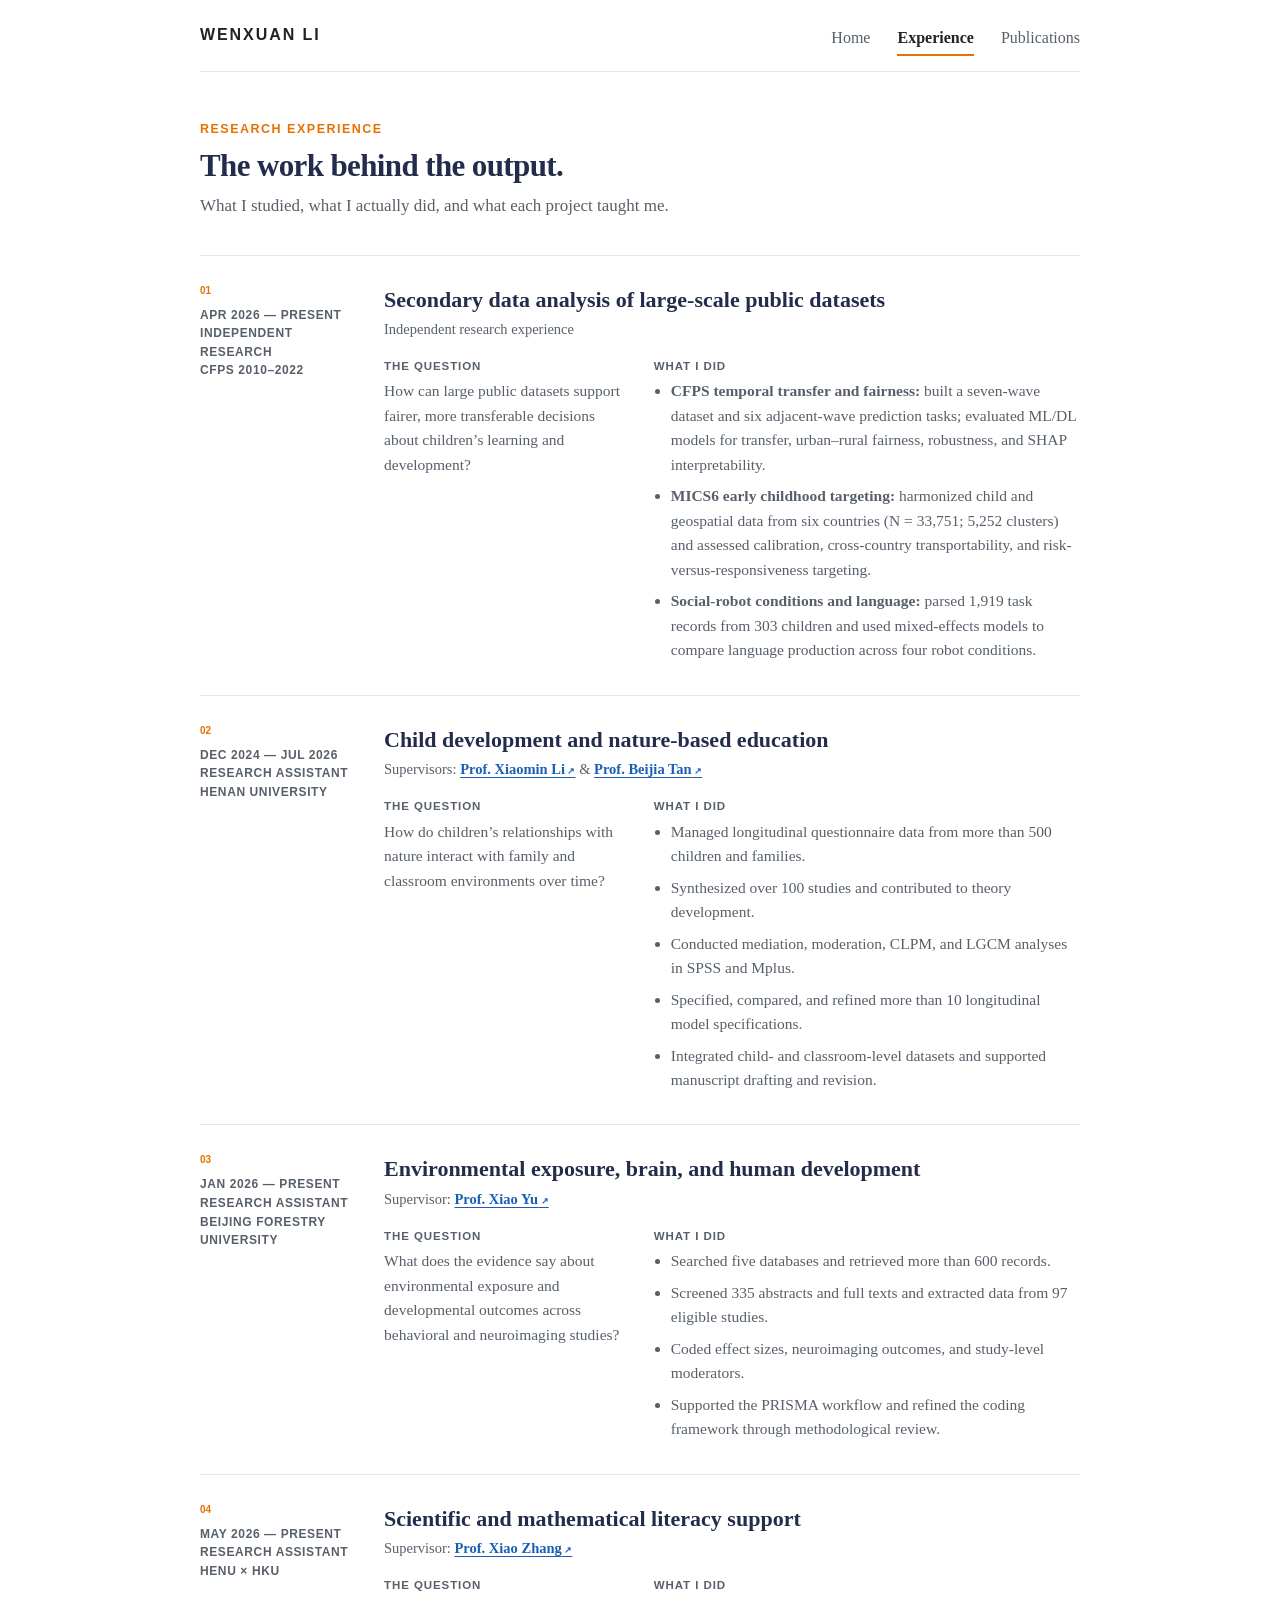
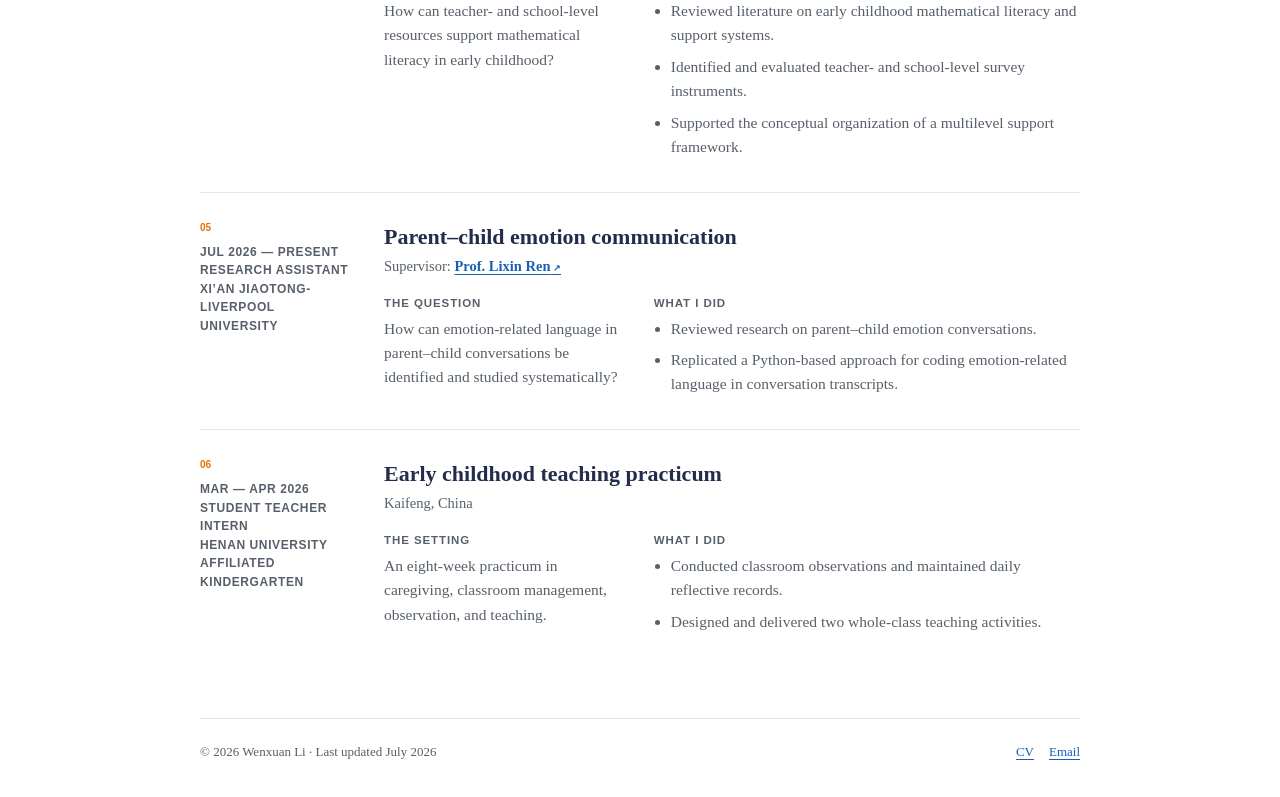
==== experience.html @ 531012a2 "Add files via upload" ====
<!doctype html>
<html lang="en">
  <head>
    <meta charset="utf-8">
    <meta name="viewport" content="width=device-width, initial-scale=1">
    <meta name="description" content="Research experience of Wenxuan Li.">
    <title>Experience — Wenxuan Li</title>
    <link rel="stylesheet" href="styles.css">
    <script src="script.js" defer></script>
  </head>
  <body>
    <div class="site-shell">
      <header class="site-header">
        <a class="wordmark" href="index.html" aria-label="Wenxuan Li, home">
          <strong>Wenxuan Li</strong>
          <span>Researcher in formation</span>
        </a>
        <button class="menu-toggle" type="button" aria-expanded="false" aria-controls="site-nav">Menu</button>
        <nav class="site-nav" id="site-nav" aria-label="Primary navigation">
          <a href="index.html">Home</a>
          <a href="experience.html" aria-current="page">Experience</a>
          <a href="publications.html">Publications</a>
        </nav>
      </header>

      <main>
        <section class="page-hero">
          <div>
            <p class="eyebrow">Research experience</p>
            <h1 class="page-title">The work behind the output.</h1>
          </div>
          <p class="page-deck">
            What I studied, what I actually did, and what each project taught me.
          </p>
        </section>

        <div class="timeline">
          <article class="role reveal">
            <div class="role-meta">
              <time>Apr 2026 — Present</time>
              <span>Independent research</span>
              <span>CFPS 2010–2022</span>
            </div>
            <div class="role-body">
              <h2>Secondary data analysis of large-scale public datasets</h2>
              <p class="affiliation">Independent research experience</p>
              <div class="role-details">
                <div>
                  <h3>The question</h3>
                  <p>How can large public datasets support fairer, more transferable decisions about children’s learning and development?</p>
                </div>
                <div>
                  <h3>What I did</h3>
                  <ul>
                    <li><strong>CFPS temporal transfer and fairness:</strong> built a seven-wave dataset and six adjacent-wave prediction tasks; evaluated ML/DL models for transfer, urban–rural fairness, robustness, and SHAP interpretability.</li>
                    <li><strong>MICS6 early childhood targeting:</strong> harmonized child and geospatial data from six countries (N = 33,751; 5,252 clusters) and assessed calibration, cross-country transportability, and risk-versus-responsiveness targeting.</li>
                    <li><strong>Social-robot conditions and language:</strong> parsed 1,919 task records from 303 children and used mixed-effects models to compare language production across four robot conditions.</li>
                  </ul>
                </div>
              </div>
            </div>
          </article>

          <article class="role reveal">
            <div class="role-meta">
              <time>Dec 2024 — Jul 2026</time>
              <span>Research assistant</span>
              <span>Henan University</span>
            </div>
            <div class="role-body">
              <h2>Child development and nature-based education</h2>
              <p class="affiliation">Supervisors:
                <a class="mentor-link" href="https://jykx.henu.edu.cn/info/1080/8782.htm" target="_blank" rel="noopener noreferrer">Prof. Xiaomin Li</a>
                &amp;
                <a class="mentor-link" href="https://jykx.henu.edu.cn/info/1080/8790.htm" target="_blank" rel="noopener noreferrer">Prof. Beijia Tan</a>
              </p>
              <div class="role-details">
                <div>
                  <h3>The question</h3>
                  <p>How do children’s relationships with nature interact with family and classroom environments over time?</p>
                </div>
                <div>
                  <h3>What I did</h3>
                  <ul>
                    <li>Managed longitudinal questionnaire data from more than 500 children and families.</li>
                    <li>Synthesized over 100 studies and contributed to theory development.</li>
                    <li>Conducted mediation, moderation, CLPM, and LGCM analyses in SPSS and Mplus.</li>
                    <li>Specified, compared, and refined more than 10 longitudinal model specifications.</li>
                    <li>Integrated child- and classroom-level datasets and supported manuscript drafting and revision.</li>
                  </ul>
                </div>
              </div>
            </div>
          </article>

          <article class="role reveal">
            <div class="role-meta">
              <time>Jan 2026 — Present</time>
              <span>Research assistant</span>
              <span>Beijing Forestry University</span>
            </div>
            <div class="role-body">
              <h2>Environmental exposure, brain, and human development</h2>
              <p class="affiliation">Supervisor:
                <a class="mentor-link" href="https://renwen.bjfu.edu.cn/szdw/xlxx/xlxfjs/401935.html" target="_blank" rel="noopener noreferrer">Prof. Xiao Yu</a>
              </p>
              <div class="role-details">
                <div>
                  <h3>The question</h3>
                  <p>What does the evidence say about environmental exposure and developmental outcomes across behavioral and neuroimaging studies?</p>
                </div>
                <div>
                  <h3>What I did</h3>
                  <ul>
                    <li>Searched five databases and retrieved more than 600 records.</li>
                    <li>Screened 335 abstracts and full texts and extracted data from 97 eligible studies.</li>
                    <li>Coded effect sizes, neuroimaging outcomes, and study-level moderators.</li>
                    <li>Supported the PRISMA workflow and refined the coding framework through methodological review.</li>
                  </ul>
                </div>
              </div>
            </div>
          </article>

          <article class="role reveal">
            <div class="role-meta">
              <time>May 2026 — Present</time>
              <span>Research assistant</span>
              <span>HENU × HKU</span>
            </div>
            <div class="role-body">
              <h2>Scientific and mathematical literacy support</h2>
              <p class="affiliation">Supervisor:
                <a class="mentor-link" href="https://web.edu.hku.hk/faculty-academics/xzhang1" target="_blank" rel="noopener noreferrer">Prof. Xiao Zhang</a>
              </p>
              <div class="role-details">
                <div>
                  <h3>The question</h3>
                  <p>How can teacher- and school-level resources support mathematical literacy in early childhood?</p>
                </div>
                <div>
                  <h3>What I did</h3>
                  <ul>
                    <li>Reviewed literature on early childhood mathematical literacy and support systems.</li>
                    <li>Identified and evaluated teacher- and school-level survey instruments.</li>
                    <li>Supported the conceptual organization of a multilevel support framework.</li>
                  </ul>
                </div>
              </div>
            </div>
          </article>

          <article class="role reveal">
            <div class="role-meta">
              <time>Jul 2026 — Present</time>
              <span>Research assistant</span>
              <span>Xi’an Jiaotong-Liverpool University</span>
            </div>
            <div class="role-body">
              <h2>Parent–child emotion communication</h2>
              <p class="affiliation">Supervisor:
                <a class="mentor-link" href="https://scholar.xjtlu.edu.cn/en/persons/0111094b-3779-4807-b302-c36f9e83e052" target="_blank" rel="noopener noreferrer">Prof. Lixin Ren</a>
              </p>
              <div class="role-details">
                <div>
                  <h3>The question</h3>
                  <p>How can emotion-related language in parent–child conversations be identified and studied systematically?</p>
                </div>
                <div>
                  <h3>What I did</h3>
                  <ul>
                    <li>Reviewed research on parent–child emotion conversations.</li>
                    <li>Replicated a Python-based approach for coding emotion-related language in conversation transcripts.</li>
                  </ul>
                </div>
              </div>
            </div>
          </article>

          <article class="role reveal">
            <div class="role-meta">
              <time>Mar — Apr 2026</time>
              <span>Student teacher intern</span>
              <span>Henan University Affiliated Kindergarten</span>
            </div>
            <div class="role-body">
              <h2>Early childhood teaching practicum</h2>
              <p class="affiliation">Kaifeng, China</p>
              <div class="role-details">
                <div>
                  <h3>The setting</h3>
                  <p>An eight-week practicum in caregiving, classroom management, observation, and teaching.</p>
                </div>
                <div>
                  <h3>What I did</h3>
                  <ul>
                    <li>Conducted classroom observations and maintained daily reflective records.</li>
                    <li>Designed and delivered two whole-class teaching activities.</li>
                  </ul>
                </div>
              </div>
            </div>
          </article>
        </div>
      </main>

      <footer class="site-footer">
        <span>© 2026 Wenxuan Li · Last updated July 2026</span>
        <div class="footer-links">
          <a href="Wenxuan_Li_CV.pdf">CV</a>
          <a href="mailto:lwx201621@henu.edu.cn">Email</a>
        </div>
      </footer>
    </div>
  </body>
</html>
---- styles.css ----
:root {
  --bg: #ffffff;
  --ink: #1f2328;
  --muted: #57606a;
  --line: #e3e6ea;
  --navy: #232d4b;
  --purple: #1a5fb4;
  --pink: #e57200;
  --venue: #7a2e2e;
  --cream: #fff6eb;
  --lilac: #eef5ff;
  --max: 880px;
  --serif: Georgia, "Times New Roman", "Songti SC", serif;
  --sans: "Helvetica Neue", Arial, sans-serif;
}

* {
  box-sizing: border-box;
}

html {
  scroll-behavior: smooth;
}

body {
  margin: 0;
  color: var(--ink);
  background: var(--bg);
  font-family: var(--serif);
  font-size: 17px;
  line-height: 1.58;
  text-rendering: optimizeLegibility;
}

a {
  color: var(--purple);
}

img {
  max-width: 100%;
}

:focus-visible {
  outline: 2px solid var(--pink);
  outline-offset: 4px;
}

.site-shell {
  width: min(var(--max), calc(100% - 40px));
  margin: 0 auto;
}

.site-header {
  display: flex;
  align-items: center;
  justify-content: space-between;
  min-height: 72px;
  border-bottom: 1px solid var(--line);
}

.wordmark {
  color: var(--ink);
  text-decoration: none;
}

.wordmark strong {
  font: 700 16px/1 var(--sans);
  letter-spacing: 0.12em;
  text-transform: uppercase;
}

.wordmark span {
  display: none;
}

.site-nav {
  display: flex;
  gap: 27px;
}

.site-nav a {
  position: relative;
  padding: 24px 0 20px;
  color: var(--muted);
  font-size: 16px;
  text-decoration: none;
}

.site-nav a::after {
  content: "";
  position: absolute;
  right: 0;
  bottom: 14px;
  left: 0;
  height: 2px;
  background: var(--pink);
  transform: scaleX(0);
  transition: transform 170ms ease;
}

.site-nav a:hover::after,
.site-nav a[aria-current="page"]::after {
  transform: scaleX(1);
}

.site-nav a[aria-current="page"] {
  color: var(--ink);
  font-weight: 700;
}

.menu-toggle {
  display: none;
  border: 0;
  background: transparent;
  color: var(--ink);
  font: 700 12px/1 var(--sans);
  letter-spacing: 0.08em;
  text-transform: uppercase;
}

main {
  min-height: calc(100vh - 190px);
}

.eyebrow {
  margin: 0 0 11px;
  color: var(--pink);
  font: 700 12.5px/1.2 var(--sans);
  letter-spacing: 0.12em;
  text-transform: uppercase;
}

.hero {
  display: grid;
  grid-template-columns: minmax(0, 1fr) 230px;
  gap: 48px;
  align-items: start;
  padding: 54px 0 46px;
}

.hero-copy {
  position: relative;
}

.hero h1 {
  margin: 0 0 11px;
  font-size: clamp(42px, 7vw, 58px);
  font-weight: 700;
  letter-spacing: -0.035em;
  line-height: 1;
  color: var(--navy);
}

.hero h1 span {
  display: inline;
  margin-left: 0.12em;
  color: var(--pink);
}

.pop-note {
  display: inline-block;
  margin: 0 0 18px;
  padding: 4px 8px;
  border-radius: 4px;
  background: var(--cream);
  color: #79674f;
  font: 700 10px/1.3 var(--sans);
  transform: rotate(-1deg);
}

.hero-intro {
  max-width: 570px;
  margin: 26px 0 0;
  font-size: 19px;
  line-height: 1.58;
}

.hero-meta {
  display: flex;
  flex-wrap: wrap;
  gap: 6px 18px;
  margin-top: 22px;
  color: var(--muted);
  font-size: 15px;
}

.hero-links {
  display: flex;
  flex-wrap: wrap;
  gap: 18px;
  margin-top: 22px;
}

.button-link,
.text-link {
  color: var(--purple);
  font-size: 15.5px;
  text-decoration: none;
}

.button-link:hover,
.text-link:hover {
  color: var(--pink);
  text-decoration: underline;
  text-underline-offset: 4px;
}

.button-link::after,
.text-link::after {
  content: " ↗";
}

.hero-portrait {
  position: relative;
  overflow: visible;
}

.hero-portrait img {
  display: block;
  width: 230px;
  height: 230px;
  border-radius: 9px;
  object-fit: cover;
  object-position: center;
  box-shadow: 0 8px 22px rgba(53, 43, 66, 0.12);
}

.portrait-note,
.portrait-star {
  display: none;
}

.fact-grid {
  display: grid;
  grid-template-columns: repeat(4, 1fr);
  border-top: 1px solid var(--line);
  border-bottom: 1px solid var(--line);
}

.fact {
  padding: 20px 18px 22px 0;
}

.fact + .fact {
  padding-left: 18px;
  border-left: 1px solid var(--line);
}

.fact-index {
  display: block;
  margin-bottom: 10px;
  color: var(--muted);
  font: 700 9px/1.2 var(--sans);
  letter-spacing: 0.08em;
  text-transform: uppercase;
}

.fact strong {
  display: block;
  color: var(--ink);
  font-size: 27px;
  line-height: 1.05;
}

.fact span:last-child {
  display: block;
  margin-top: 6px;
  color: var(--muted);
  font-size: 12px;
  line-height: 1.35;
}

.section-block {
  padding: 55px 0 8px;
}

.section-heading {
  margin-bottom: 20px;
}

.section-heading h2,
.page-title {
  margin: 0;
  color: var(--navy);
  font-size: 31px;
  font-weight: 700;
  letter-spacing: -0.02em;
  line-height: 1.15;
}

.section-heading h2 br,
.page-title br {
  display: none;
}

.section-heading p {
  max-width: 720px;
  margin: 8px 0 0;
  color: var(--muted);
  font-size: 17px;
}

.home-about {
  padding-top: 48px;
}

.about-intro {
  padding: 20px 0 28px;
  border-top: 1px solid var(--line);
  border-bottom: 1px solid var(--line);
}

.about-lead {
  max-width: 650px;
  margin: 0 0 20px;
  font-size: 23px;
  font-weight: 700;
  line-height: 1.42;
}

.about-columns {
  display: grid;
  grid-template-columns: repeat(2, 1fr);
  gap: 34px;
}

.about-columns p {
  margin: 0;
  color: var(--muted);
  font-size: 16.5px;
}

.skills-grid {
  display: grid;
  grid-template-columns: repeat(3, 1fr);
  gap: 30px;
  padding-top: 18px;
  border-top: 1px solid var(--line);
}

.skill-group h3,
.direction h3 {
  margin: 0 0 11px;
  font-size: 18px;
}

.plain-list {
  margin: 0;
  padding: 0;
  list-style: none;
}

.plain-list li {
  padding: 5px 0;
  color: var(--muted);
  font-size: 15.5px;
  line-height: 1.45;
}

.direction-list {
  display: grid;
  grid-template-columns: repeat(2, 1fr);
  gap: 36px;
  padding-top: 18px;
  border-top: 1px solid var(--line);
}

.direction {
  position: relative;
}

.direction .number {
  color: var(--pink);
  font: 700 10px/1 var(--sans);
  letter-spacing: 0.08em;
}

.direction h3 {
  margin-top: 12px;
  font-size: 19px;
}

.direction p {
  margin: 0;
  color: var(--muted);
  font-size: 14px;
}

.research-list {
  border-top: 1px solid var(--line);
}

.research-item {
  display: grid;
  grid-template-columns: 175px minmax(0, 1fr);
  gap: 34px;
  padding: 27px 0 30px;
  border-bottom: 1px solid var(--line);
}

.research-meta {
  color: var(--muted);
  font: 700 11.5px/1.55 var(--sans);
  letter-spacing: 0.06em;
  text-transform: uppercase;
}

.research-meta span {
  display: block;
}

.research-meta span:first-child {
  margin-bottom: 7px;
  color: var(--pink);
}

.research-item h3 {
  max-width: 650px;
  margin: 0 0 9px;
  color: var(--navy);
  font-size: 20px;
  line-height: 1.35;
}

.research-item p {
  margin: 0;
  color: var(--muted);
  font-size: 16.5px;
}

.research-item a {
  display: inline-block;
  margin-top: 10px;
  font-size: 15px;
  text-decoration: none;
}

.research-item a:hover {
  color: var(--pink);
  text-decoration: underline;
  text-underline-offset: 3px;
}

.research-visuals {
  display: grid;
  grid-template-columns: repeat(2, minmax(0, 1fr));
  gap: 16px;
  margin-top: 24px;
  align-items: start;
}

.research-figure {
  margin: 0;
}

.research-figure a {
  display: block;
  margin: 0;
}

.research-figure img {
  display: block;
  width: 100%;
  height: 220px;
  border: 1px solid var(--line);
  background: #fff;
  object-fit: contain;
}

.research-figure a:hover img {
  border-color: var(--pink);
}

.research-figure figcaption {
  margin-top: 8px;
  color: var(--muted);
  font-size: 13px;
  line-height: 1.45;
}

.page-hero {
  padding: 50px 0 30px;
}

.page-deck {
  max-width: 680px;
  margin: 9px 0 0;
  color: var(--muted);
  font-size: 17px;
}

.timeline {
  padding: 5px 0 52px;
  counter-reset: role;
}

.role {
  counter-increment: role;
  display: grid;
  grid-template-columns: 150px minmax(0, 1fr);
  gap: 34px;
  padding: 30px 0 32px;
  border-top: 1px solid var(--line);
}

.role-meta::before {
  content: "0" counter(role);
  display: block;
  margin-bottom: 10px;
  color: var(--pink);
  font: 700 10px/1 var(--sans);
}

.role-meta time,
.role-meta span {
  display: block;
  color: var(--muted);
  font: 700 12px/1.55 var(--sans);
  letter-spacing: 0.05em;
  text-transform: uppercase;
}

.role-body h2 {
  margin: 0;
  color: var(--navy);
  font-size: 22px;
  line-height: 1.25;
}

.role-body .affiliation {
  margin: 5px 0 0;
  color: var(--muted);
  font-size: 14.5px;
}

.mentor-link {
  color: var(--purple);
  font-weight: 700;
  text-decoration-thickness: 1px;
  text-underline-offset: 3px;
}

.mentor-link::after {
  content: " ↗";
  font-family: var(--sans);
  font-size: 9px;
}

.role-details {
  display: grid;
  grid-template-columns: 0.72fr 1.28fr;
  gap: 30px;
  margin-top: 20px;
}

.role-details h3 {
  margin: 0 0 7px;
  color: var(--muted);
  font: 700 11.5px/1 var(--sans);
  letter-spacing: 0.08em;
  text-transform: uppercase;
}

.role-details p,
.role-details li {
  color: var(--muted);
  font-size: 15.5px;
}

.role-details p {
  margin: 0;
}

.role-details ul {
  margin: 0;
  padding-left: 17px;
}

.role-details li + li {
  margin-top: 7px;
}

.publication-summary {
  display: grid;
  grid-template-columns: repeat(3, 1fr);
  margin: 2px 0 0;
  padding: 14px 0;
  border-top: 1px solid var(--line);
  border-bottom: 1px solid var(--line);
}

.publication-summary div + div {
  padding-left: 22px;
  border-left: 1px solid var(--line);
}

.publication-summary strong {
  color: var(--pink);
  font-size: 27px;
}

.publication-summary span {
  display: block;
  color: var(--muted);
  font: 700 11.5px/1.35 var(--sans);
  letter-spacing: 0.07em;
  text-transform: uppercase;
}

.pub-section {
  padding: 42px 0 0;
}

.pub-section:last-of-type {
  padding-bottom: 54px;
}

.pub-section h2 {
  margin: 0 0 8px;
  color: var(--navy);
  font: 700 15px/1.2 var(--sans);
  letter-spacing: 0.12em;
  text-transform: uppercase;
}

.pub-list {
  margin: 0;
  padding: 0;
  border-top: 1px solid var(--line);
  list-style: none;
}

.pub-item {
  display: grid;
  grid-template-columns: 92px minmax(0, 1fr) 145px;
  gap: 24px;
  padding: 22px 0 24px;
  border-bottom: 1px solid var(--line);
}

.pub-year,
.pub-venue {
  color: var(--muted);
  font: 700 12.5px/1.55 var(--sans);
  letter-spacing: 0.04em;
  text-transform: uppercase;
}

.pub-main h3 {
  margin: 0;
  color: var(--navy);
  font-size: 18px;
  line-height: 1.35;
}

.pub-main h3 a {
  color: var(--ink);
  text-decoration-color: var(--pink);
  text-underline-offset: 3px;
}

.pub-main h3 a:hover {
  color: var(--purple);
}

.pub-authors,
.pub-note {
  margin: 6px 0 0;
  color: var(--muted);
  font-size: 14px;
}

.status {
  display: inline-block;
  margin-top: 8px;
  padding: 3px 7px;
  border-radius: 999px;
  background: #f2f3f5;
  color: var(--muted);
  font: 700 11px/1.2 var(--sans);
  letter-spacing: 0.06em;
  text-transform: uppercase;
}

.status.published {
  background: var(--cream);
  color: var(--venue);
}

.status.accepted {
  background: #edf7ef;
  color: #2f6f44;
}

.status.under-review {
  background: var(--lilac);
  color: var(--purple);
}

.status.submitted {
  background: #f8eeee;
  color: var(--venue);
}

.about-layout {
  display: grid;
  grid-template-columns: 250px minmax(0, 1fr);
  gap: 52px;
  padding: 8px 0 54px;
}

.about-image {
  position: sticky;
  top: 25px;
  align-self: start;
  margin: 0;
}

.about-image img {
  display: block;
  width: 250px;
  height: 310px;
  border-radius: 9px;
  object-fit: cover;
  object-position: center;
  box-shadow: 0 8px 22px rgba(53, 43, 66, 0.1);
}

.about-image figcaption {
  display: flex;
  justify-content: space-between;
  margin-top: 7px;
  color: var(--muted);
  font: 700 8px/1.3 var(--sans);
  letter-spacing: 0.07em;
  text-transform: uppercase;
}

.about-copy .lead {
  margin: 0 0 22px;
  font-size: 24px;
  font-weight: 700;
  line-height: 1.35;
}

.about-copy p {
  margin: 0 0 19px;
}

.music-sticker {
  float: right;
  width: 160px;
  margin: 0 0 16px 24px;
  padding: 13px 15px;
  border: 1px solid #eadfea;
  border-radius: 8px;
  background: var(--lilac);
}

.music-sticker span {
  display: block;
  color: var(--purple);
  font: 700 8px/1 var(--sans);
  letter-spacing: 0.08em;
  text-transform: uppercase;
}

.music-sticker strong {
  display: block;
  margin-top: 7px;
  font-size: 14px;
}

.music-sticker i {
  color: var(--pink);
}

.aside-note {
  margin: 28px 0;
  padding: 12px 16px;
  border-left: 3px solid var(--pink);
  background: var(--cream);
  font-size: 18px;
}

.small-label {
  margin: 38px 0 9px;
  color: var(--ink);
  font: 700 11px/1.2 var(--sans);
  letter-spacing: 0.1em;
  text-transform: uppercase;
}

.currently-list {
  margin: 0;
  padding: 0;
  border-top: 1px solid var(--line);
  list-style: none;
}

.currently-list li {
  display: grid;
  grid-template-columns: 120px 1fr;
  gap: 18px;
  padding: 10px 0;
  border-bottom: 1px solid var(--line);
  font-size: 13px;
}

.currently-list span:first-child {
  color: var(--purple);
  font: 700 8px/1.4 var(--sans);
  letter-spacing: 0.07em;
  text-transform: uppercase;
}

.site-footer {
  display: flex;
  justify-content: space-between;
  gap: 24px;
  padding: 23px 0 34px;
  border-top: 1px solid var(--line);
  color: var(--muted);
  font-size: 13px;
}

.footer-links {
  display: flex;
  gap: 15px;
}

.footer-links a {
  color: var(--purple);
  text-underline-offset: 3px;
}

.reveal {
  opacity: 1;
  transform: none;
}

.reveal.is-visible {
  opacity: 1;
  transform: none;
}

@media (prefers-reduced-motion: reduce) {
  html {
    scroll-behavior: auto;
  }

  .reveal {
    opacity: 1;
    transform: none;
    transition: none;
  }
}

@media (max-width: 720px) {
  .site-shell {
    width: min(100% - 28px, var(--max));
  }

  .site-header {
    position: relative;
    min-height: 62px;
  }

  .menu-toggle {
    display: block;
  }

  .site-nav {
    position: absolute;
    z-index: 10;
    top: 62px;
    right: 0;
    left: 0;
    display: none;
    padding: 10px 0;
    border-bottom: 1px solid var(--line);
    background: white;
  }

  .site-nav.is-open {
    display: grid;
  }

  .site-nav a {
    padding: 9px 0;
  }

  .site-nav a::after {
    display: none;
  }

  .hero {
    grid-template-columns: 1fr;
    gap: 28px;
  }

  .hero-portrait {
    grid-row: 1;
  }

  .hero-portrait img {
    width: 150px;
    height: 150px;
  }

  .fact-grid {
    grid-template-columns: repeat(2, 1fr);
  }

  .fact:nth-child(3) {
    border-left: 0;
  }

  .fact:nth-child(-n + 2) {
    border-bottom: 1px solid var(--line);
  }

  .skills-grid,
  .direction-list {
    grid-template-columns: 1fr;
    gap: 22px;
  }

  .about-columns {
    grid-template-columns: 1fr;
    gap: 16px;
  }

  .research-item {
    grid-template-columns: 125px minmax(0, 1fr);
    gap: 24px;
  }

  .research-visuals {
    grid-template-columns: 1fr;
  }

  .research-figure img {
    height: 220px;
    max-height: none;
  }

  .role {
    grid-template-columns: 1fr;
    gap: 14px;
  }

  .role-details {
    grid-template-columns: 1fr;
    gap: 18px;
  }

  .pub-item {
    grid-template-columns: 70px minmax(0, 1fr);
  }

  .pub-venue {
    grid-column: 2;
  }

  .about-layout {
    grid-template-columns: 1fr;
    gap: 30px;
  }

  .about-image {
    position: static;
  }
}

@media (max-width: 480px) {
  body {
    font-size: 17px;
  }

  .hero {
    padding-top: 38px;
  }

  .hero h1 {
    font-size: 44px;
  }

  .hero-intro {
    font-size: 18px;
  }

  .fact {
    padding: 16px 12px;
  }

  .fact + .fact {
    padding-left: 12px;
  }

  .page-hero {
    padding-top: 38px;
  }

  .publication-summary div + div {
    padding-left: 12px;
  }

  .publication-summary strong {
    font-size: 23px;
  }

  .pub-item {
    grid-template-columns: 1fr;
    gap: 7px;
  }

  .pub-venue {
    grid-column: 1;
  }

  .music-sticker {
    float: none;
    width: 100%;
    margin: 0 0 20px;
  }

  .currently-list li {
    grid-template-columns: 1fr;
    gap: 3px;
  }

  .research-item {
    grid-template-columns: 1fr;
    gap: 8px;
  }

  .site-footer {
    flex-direction: column;
  }
}
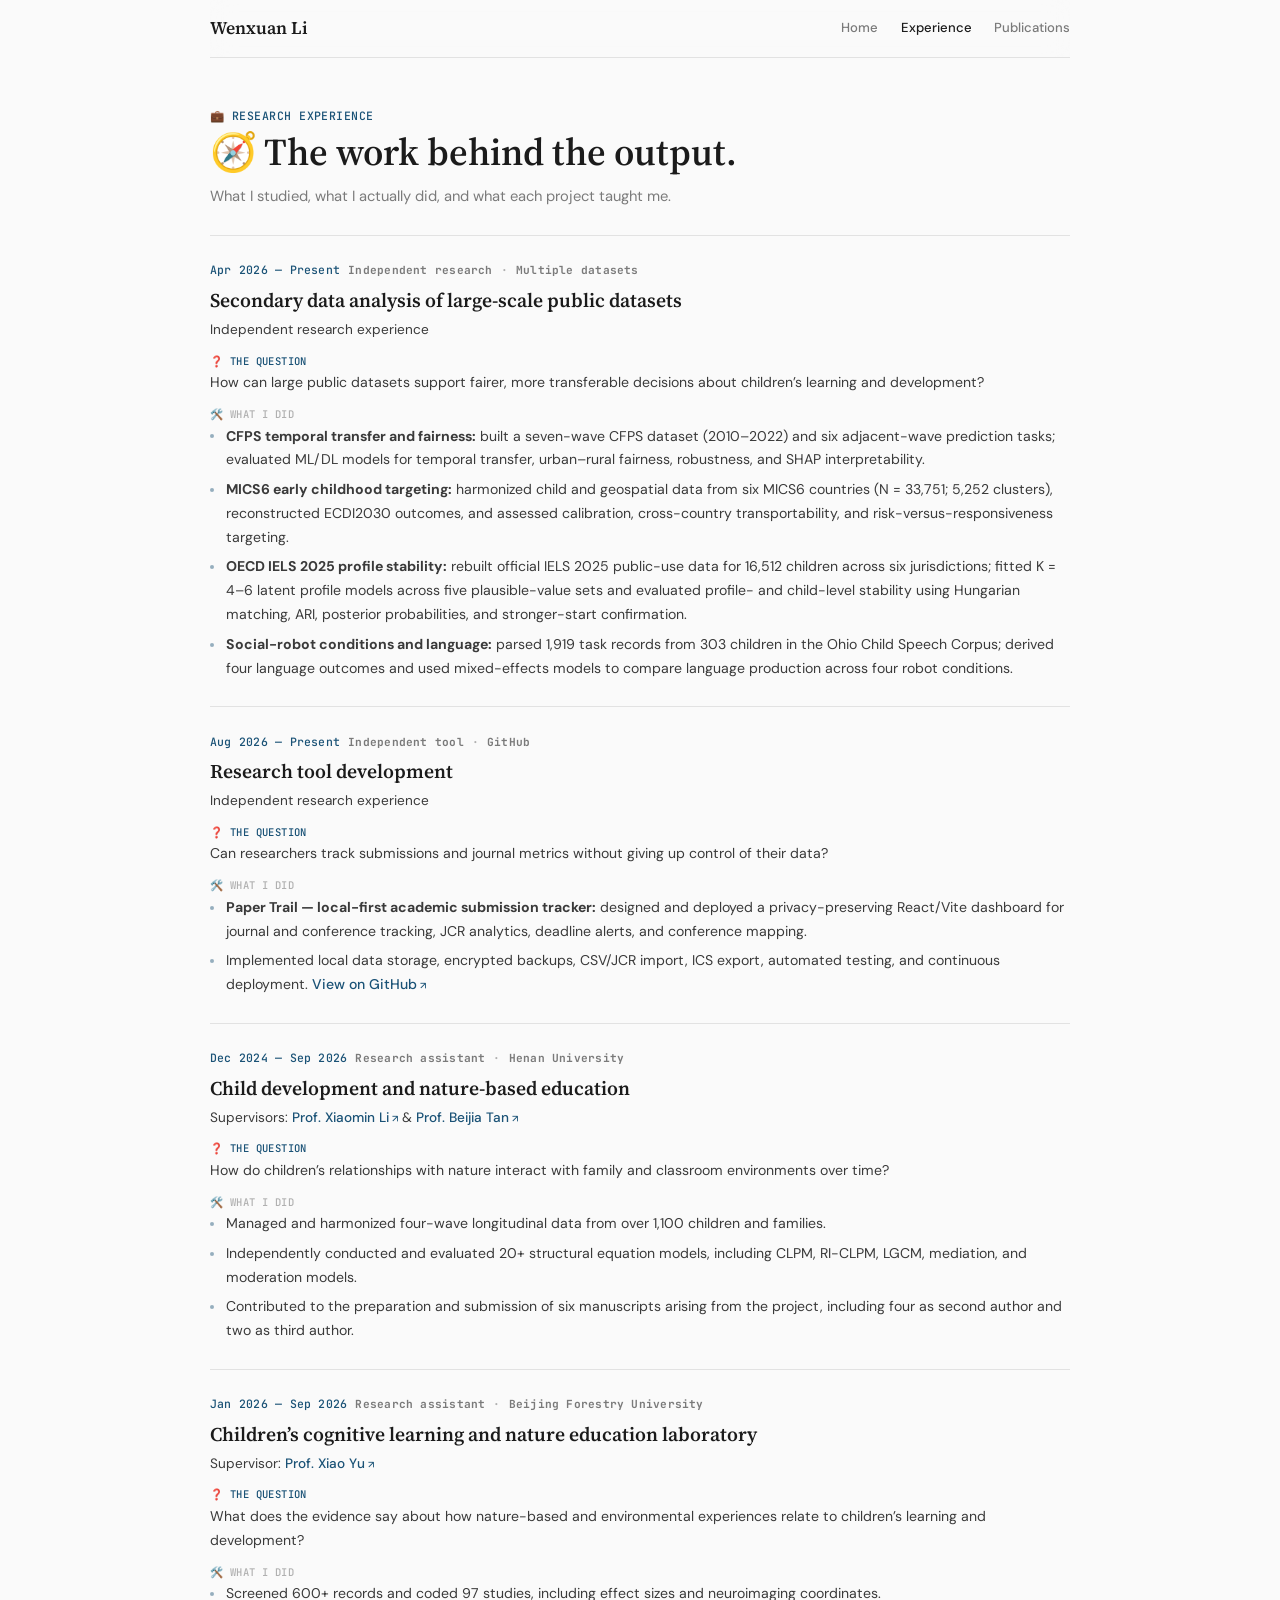
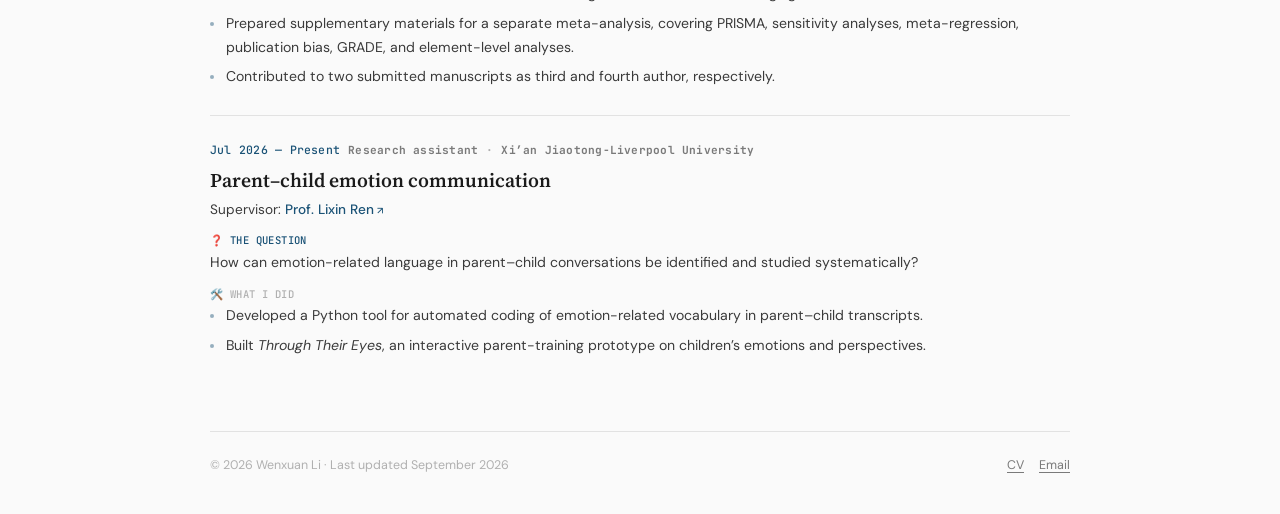
==== commit c68797e9: "Update site: refined academic theme, school logos, research music section, new CV, FIP paper under r" ====
--- a/experience.html
+++ b/experience.html
@@ -1,214 +1,189 @@
 <!doctype html>
-<html lang="en">
-  <head>
-    <meta charset="utf-8">
-    <meta name="viewport" content="width=device-width, initial-scale=1">
-    <meta name="description" content="Research experience of Wenxuan Li.">
+<html lang="en" data-page-node-id="yep11e3AcKvbM8uHYSrPKx">
+  <head data-page-node-id="v6zX06nY5PEj6jvd8UvCGh">
+    <meta charset="utf-8" data-page-node-id="ByGPWW0ykoYcFvA5wbUjeV">
+    <meta name="viewport" content="width=device-width, initial-scale=1" data-page-node-id="2wZnIgucLxFB461oPxSUJ1">
+    <meta name="description" content="Research experience of Wenxuan Li." data-page-node-id="7De5b2NM3BFLKIHJcmdx3o">
     <title>Experience — Wenxuan Li</title>
-    <link rel="stylesheet" href="styles.css">
+    <link rel="stylesheet" href="styles.css" data-page-node-id="GRjBDhwLJQVX0yYqbLMXR6">
+    <script>document.documentElement.classList.add("js");</script>
+    <link rel="preconnect" href="https://fonts.googleapis.com">
+    <link rel="preconnect" href="https://fonts.gstatic.com" crossorigin>
+    <link href="https://fonts.googleapis.com/css2?family=Source+Serif+4:ital,opsz,wght@0,8..60,300;0,8..60,400;0,8..60,500;0,8..60,600;0,8..60,700;1,8..60,400&family=DM+Sans:ital,opsz,wght@0,9..40,300;0,9..40,400;0,9..40,500;0,9..40,600&family=JetBrains+Mono:wght@300;400;500&display=swap" rel="stylesheet">
+    
     <script src="script.js" defer></script>
   </head>
-  <body>
-    <div class="site-shell">
-      <header class="site-header">
-        <a class="wordmark" href="index.html" aria-label="Wenxuan Li, home">
-          <strong>Wenxuan Li</strong>
-          <span>Researcher in formation</span>
+  <body class="refined-page" data-page-node-id="0rAYppya5FIBPNzGK6SlaW">
+    <div class="site-shell" data-page-node-id="i6fLzJhkt7GUurI7AuRIyj">
+      <header class="site-header" data-page-node-id="sg6rLNbPWbIqTnpq2IPtEv">
+        <a class="wordmark" href="index.html" aria-label="Wenxuan Li, home" data-page-node-id="CB3izRm0gUdfstZhdOhFDH">
+          <strong data-page-node-id="rx4HLO9uBqEAMxtNvdXmBz">Wenxuan Li</strong>
+          <span data-page-node-id="CPQDoMumsaxV72iuHR78pt">Researcher in formation</span>
         </a>
-        <button class="menu-toggle" type="button" aria-expanded="false" aria-controls="site-nav">Menu</button>
-        <nav class="site-nav" id="site-nav" aria-label="Primary navigation">
-          <a href="index.html">Home</a>
-          <a href="experience.html" aria-current="page">Experience</a>
-          <a href="publications.html">Publications</a>
+        <button class="menu-toggle" type="button" aria-expanded="false" aria-controls="site-nav" data-page-node-id="894F6Kq1bRzXbH1AVASNMx">Menu</button>
+        <nav class="site-nav" id="site-nav" aria-label="Primary navigation" data-page-node-id="tCB5gXKHi9km9Aoty8ewp9">
+          <a href="index.html" data-page-node-id="lYQGaVdn6AnSF7mbyFn0EE">Home</a>
+          <a href="experience.html" aria-current="page" data-page-node-id="6Gihdn8AE9bXDVdpekr9W3">Experience</a>
+          <a href="publications.html" data-page-node-id="obMNmZKKtoBjFEFTlPzjOt">Publications</a>
         </nav>
       </header>
 
-      <main>
-        <section class="page-hero">
-          <div>
-            <p class="eyebrow">Research experience</p>
-            <h1 class="page-title">The work behind the output.</h1>
+      <main data-page-node-id="HuEkTCqiNuwAjqn0h7LOhG">
+        <section class="page-hero" data-page-node-id="jUB1PcQq0OE279JoAaARyx">
+          <div data-page-node-id="5aPXXshipBZhAo7H9iQTju">
+            <p class="eyebrow" data-page-node-id="Ro71pimPxR5OQKFMUO6lCL">💼 Research experience</p>
+            <h1 class="page-title" data-page-node-id="OjirhDrtnfNeCyOTXBcs3n">🧭 The work behind the output.</h1>
           </div>
-          <p class="page-deck">
+          <p class="page-deck" data-page-node-id="dq7mpesa7JLEXXpq16YHp3">
             What I studied, what I actually did, and what each project taught me.
           </p>
         </section>
 
-        <div class="timeline">
-          <article class="role reveal">
-            <div class="role-meta">
-              <time>Apr 2026 — Present</time>
-              <span>Independent research</span>
-              <span>CFPS 2010–2022</span>
+        <div class="timeline" data-page-node-id="hp4WgR2XOB1b7GBnhK2LlL">
+          <article class="role reveal" data-page-node-id="b0ArtrPCerNCRJiYjxChEF">
+            <div class="role-meta" data-page-node-id="BMA8LxmSOdP8OtGyu0CQHH">
+              <time data-page-node-id="pmo5ZHQFxUBpA87hcOR2j4">Apr 2026 — Present</time>
+              <span data-page-node-id="r1hh0fiRjLpRPvsOIdXbg2">Independent research</span>
+              <span data-page-node-id="kT2pBDeUWB6UTidmwyVy8y">Multiple datasets</span>
             </div>
-            <div class="role-body">
-              <h2>Secondary data analysis of large-scale public datasets</h2>
-              <p class="affiliation">Independent research experience</p>
-              <div class="role-details">
-                <div>
-                  <h3>The question</h3>
-                  <p>How can large public datasets support fairer, more transferable decisions about children’s learning and development?</p>
+            <div class="role-body" data-page-node-id="lELJeaotRMSgJ1DozxxcXL">
+              <h2 data-page-node-id="GqzPMrHLHjNHNSIfTtc4E5">Secondary data analysis of large-scale public datasets</h2>
+              <p class="affiliation" data-page-node-id="l0VMnsMajUhbZJTsOcqcOH">Independent research experience</p>
+              <div class="role-details" data-page-node-id="tEK0z6oF4quQNlfuYcmWUC">
+                <div data-page-node-id="yFQ8KIgMC6CioipjqcLn4r">
+                  <h3 data-page-node-id="KgVF99h32PXTDaCXpzhjZo">❓ The question</h3>
+                  <p data-page-node-id="Vi9EBQP7TSDay0X1a9APd0">How can large public datasets support fairer, more transferable decisions about children’s learning and development?</p>
                 </div>
-                <div>
-                  <h3>What I did</h3>
-                  <ul>
-                    <li><strong>CFPS temporal transfer and fairness:</strong> built a seven-wave dataset and six adjacent-wave prediction tasks; evaluated ML/DL models for transfer, urban–rural fairness, robustness, and SHAP interpretability.</li>
-                    <li><strong>MICS6 early childhood targeting:</strong> harmonized child and geospatial data from six countries (N = 33,751; 5,252 clusters) and assessed calibration, cross-country transportability, and risk-versus-responsiveness targeting.</li>
-                    <li><strong>Social-robot conditions and language:</strong> parsed 1,919 task records from 303 children and used mixed-effects models to compare language production across four robot conditions.</li>
+                <div data-page-node-id="4i5G5NRfsrUtOiIcoOADDl">
+                  <h3 data-page-node-id="oXbJpilRHf5OBfDcRRDnYT">🛠️ What I did</h3>
+                  <ul data-page-node-id="VHsJEJIYK4NhNInHOCJk7s">
+                    <li data-page-node-id="GEHldwznHDeTDVomBSXcYJ"><strong data-page-node-id="sRLZYoQDJQKMoCrRelqqdP">CFPS temporal transfer and fairness:</strong> built a seven-wave CFPS dataset (2010–2022) and six adjacent-wave prediction tasks; evaluated ML/DL models for temporal transfer, urban–rural fairness, robustness, and SHAP interpretability.</li>
+                    <li data-page-node-id="Lid3qNVTai2onRpIXBG2KK"><strong data-page-node-id="70WfWkBPhXkNlIc8idEQoY">MICS6 early childhood targeting:</strong> harmonized child and geospatial data from six MICS6 countries (N = 33,751; 5,252 clusters), reconstructed ECDI2030 outcomes, and assessed calibration, cross-country transportability, and risk-versus-responsiveness targeting.</li>
+                    <li data-page-node-id="DhNJx2rUVBMj9Q63rx6Sou"><strong data-page-node-id="7ZgDLviLFpzSFcgFqLnQ6B">OECD IELS 2025 profile stability:</strong> rebuilt official IELS 2025 public-use data for 16,512 children across six jurisdictions; fitted K = 4–6 latent profile models across five plausible-value sets and evaluated profile- and child-level stability using Hungarian matching, ARI, posterior probabilities, and stronger-start confirmation.</li>
+                    <li data-page-node-id="7kMdLn97DYpXn6AR3aA9N4"><strong data-page-node-id="RGiYn3ep0ZZ8kIUvHdJ7RU">Social-robot conditions and language:</strong> parsed 1,919 task records from 303 children in the Ohio Child Speech Corpus; derived four language outcomes and used mixed-effects models to compare language production across four robot conditions.</li>
                   </ul>
                 </div>
               </div>
             </div>
           </article>
 
-          <article class="role reveal">
-            <div class="role-meta">
-              <time>Dec 2024 — Jul 2026</time>
-              <span>Research assistant</span>
-              <span>Henan University</span>
+          <article class="role reveal" data-page-node-id="kkHr6gCfqhZAgTCPHpiqCq">
+            <div class="role-meta" data-page-node-id="Bndw0goFUndXXbN8KOT3N8">
+              <time data-page-node-id="uT2vNSNh8VCW1aSeBXQw2l">Aug 2026 — Present</time>
+              <span data-page-node-id="d8D7hrnys1dKjeSxfbSRaB">Independent tool</span>
+              <span data-page-node-id="HdRjKe5yyE9GnO9y9N3qsL">GitHub</span>
             </div>
-            <div class="role-body">
-              <h2>Child development and nature-based education</h2>
-              <p class="affiliation">Supervisors:
-                <a class="mentor-link" href="https://jykx.henu.edu.cn/info/1080/8782.htm" target="_blank" rel="noopener noreferrer">Prof. Xiaomin Li</a>
-                &amp;
-                <a class="mentor-link" href="https://jykx.henu.edu.cn/info/1080/8790.htm" target="_blank" rel="noopener noreferrer">Prof. Beijia Tan</a>
-              </p>
-              <div class="role-details">
-                <div>
-                  <h3>The question</h3>
-                  <p>How do children’s relationships with nature interact with family and classroom environments over time?</p>
+            <div class="role-body" data-page-node-id="C1XaroJVfaUzTAB7WNxIN0">
+              <h2 data-page-node-id="ls4ERfNPE6dwZdV89oCmqq">Research tool development</h2>
+              <p class="affiliation" data-page-node-id="nsgIxBpLGMAY5rgTX8UVqc">Independent research experience</p>
+              <div class="role-details" data-page-node-id="m5NUXBBRTX4T4N6Gwd095Q">
+                <div data-page-node-id="TOepi4rJQobntBGBci2qtz">
+                  <h3 data-page-node-id="6SljDnECGRerf6XwLg3mEe">❓ The question</h3>
+                  <p data-page-node-id="vpAZUAlIO9qVL38VAhCG6G">Can researchers track submissions and journal metrics without giving up control of their data?</p>
                 </div>
-                <div>
-                  <h3>What I did</h3>
-                  <ul>
-                    <li>Managed longitudinal questionnaire data from more than 500 children and families.</li>
-                    <li>Synthesized over 100 studies and contributed to theory development.</li>
-                    <li>Conducted mediation, moderation, CLPM, and LGCM analyses in SPSS and Mplus.</li>
-                    <li>Specified, compared, and refined more than 10 longitudinal model specifications.</li>
-                    <li>Integrated child- and classroom-level datasets and supported manuscript drafting and revision.</li>
+                <div data-page-node-id="z1zg9T96UvVM1FdZD94ZdG">
+                  <h3 data-page-node-id="Lzy1F8UfVG83aBK9qc2RIp">🛠️ What I did</h3>
+                  <ul data-page-node-id="iHnz9jf26kGArt1YANDQnO">
+                    <li data-page-node-id="Q0nCAFKOSmc6EG4yHnbefT"><strong data-page-node-id="Rzdfdli2EbdvxXqv6Wr0lW">Paper Trail — local-first academic submission tracker:</strong> designed and deployed a privacy-preserving React/Vite dashboard for journal and conference tracking, JCR analytics, deadline alerts, and conference mapping.</li>
+                    <li data-page-node-id="jvhYuEJetzTn2JmifyZBFJ">Implemented local data storage, encrypted backups, CSV/JCR import, ICS export, automated testing, and continuous deployment. <a class="mentor-link" href="https://github.com/lwx201621" target="_blank" rel="noopener noreferrer">View on GitHub</a></li>
                   </ul>
                 </div>
               </div>
             </div>
           </article>
 
-          <article class="role reveal">
-            <div class="role-meta">
-              <time>Jan 2026 — Present</time>
-              <span>Research assistant</span>
-              <span>Beijing Forestry University</span>
+          <article class="role reveal" data-page-node-id="376fNkYnx1gbG1rntVsrRg">
+            <div class="role-meta" data-page-node-id="Hs3BTRAvGWDL4UwmEMFapv">
+              <time data-page-node-id="AOc5IFssGMGmQR3sm4vhWA">Dec 2024 — Sep 2026</time>
+              <span data-page-node-id="hfOdBsILoU4WNpoLnt0wVb">Research assistant</span>
+              <span data-page-node-id="lUSwmqHRdXvMPmWcHNtyNl">Henan University</span>
             </div>
-            <div class="role-body">
-              <h2>Environmental exposure, brain, and human development</h2>
-              <p class="affiliation">Supervisor:
-                <a class="mentor-link" href="https://renwen.bjfu.edu.cn/szdw/xlxx/xlxfjs/401935.html" target="_blank" rel="noopener noreferrer">Prof. Xiao Yu</a>
+            <div class="role-body" data-page-node-id="oZHdG88ogj5eV9QWEdgi9V">
+              <h2 data-page-node-id="5iAClfiOu5z3inYfWimUsA">Child development and nature-based education</h2>
+              <p class="affiliation" data-page-node-id="qIFnOKxsGY5XSiayns9vfr">Supervisors:
+                <a class="mentor-link" href="https://jykx.henu.edu.cn/info/1080/8782.htm" target="_blank" rel="noopener noreferrer" data-page-node-id="N5W86LYrMFj3SnxWhziDLd">Prof. Xiaomin Li</a>
+                &amp;
+                <a class="mentor-link" href="https://jykx.henu.edu.cn/info/1080/8790.htm" target="_blank" rel="noopener noreferrer" data-page-node-id="71ncTbdEfHTuuZ2YLa4URe">Prof. Beijia Tan</a>
               </p>
-              <div class="role-details">
-                <div>
-                  <h3>The question</h3>
-                  <p>What does the evidence say about environmental exposure and developmental outcomes across behavioral and neuroimaging studies?</p>
+              <div class="role-details" data-page-node-id="nxfzij3OInZeyFbj25TGCs">
+                <div data-page-node-id="JUPEfae2lM7AGvrCca2WPT">
+                  <h3 data-page-node-id="JXl9XlqYjIyq0F2kG3i4cA">❓ The question</h3>
+                  <p data-page-node-id="kLZHFbNpaDcTr3L6cUXq0j">How do children’s relationships with nature interact with family and classroom environments over time?</p>
                 </div>
-                <div>
-                  <h3>What I did</h3>
-                  <ul>
-                    <li>Searched five databases and retrieved more than 600 records.</li>
-                    <li>Screened 335 abstracts and full texts and extracted data from 97 eligible studies.</li>
-                    <li>Coded effect sizes, neuroimaging outcomes, and study-level moderators.</li>
-                    <li>Supported the PRISMA workflow and refined the coding framework through methodological review.</li>
+                <div data-page-node-id="VnwppOYcupMlc5xQX0Fge9">
+                  <h3 data-page-node-id="B0rLVfuTeceYYbsCn6OsQc">🛠️ What I did</h3>
+                  <ul data-page-node-id="JqCc8gb2oZQnBk6WBTjfMb">
+                    <li data-page-node-id="Mgb9OOYicENJjU8JH7Z7XW">Managed and harmonized four-wave longitudinal data from over 1,100 children and families.</li>
+                    <li data-page-node-id="v0XseoxCEOjduDmWNu2GbZ">Independently conducted and evaluated 20+ structural equation models, including CLPM, RI-CLPM, LGCM, mediation, and moderation models.</li>
+                    <li data-page-node-id="OpdJaFrHg9QaT8AsqRQgmW">Contributed to the preparation and submission of six manuscripts arising from the project, including four as second author and two as third author.</li>
                   </ul>
                 </div>
               </div>
             </div>
           </article>
 
-          <article class="role reveal">
-            <div class="role-meta">
-              <time>May 2026 — Present</time>
-              <span>Research assistant</span>
-              <span>HENU × HKU</span>
+          <article class="role reveal" data-page-node-id="yQLRGvjKsa2CDjbdkx18p9">
+            <div class="role-meta" data-page-node-id="H4mPkVlvkADJDYxuQp68Dq">
+              <time data-page-node-id="w03vbUgYuDdmcv0rujxhY6">Jan 2026 — Sep 2026</time>
+              <span data-page-node-id="G9rEwYkD4Aa9ihiEzF5GHn">Research assistant</span>
+              <span data-page-node-id="8wBBOKWSuiKLguF2k3BDSB">Beijing Forestry University</span>
             </div>
-            <div class="role-body">
-              <h2>Scientific and mathematical literacy support</h2>
-              <p class="affiliation">Supervisor:
-                <a class="mentor-link" href="https://web.edu.hku.hk/faculty-academics/xzhang1" target="_blank" rel="noopener noreferrer">Prof. Xiao Zhang</a>
+            <div class="role-body" data-page-node-id="zJokGMe9zXlXMzBfrbMrPS">
+              <h2 data-page-node-id="s64BIhHxWAW70vYgEqfLuy">Children’s cognitive learning and nature education laboratory</h2>
+              <p class="affiliation" data-page-node-id="QfeMkkcx4rs1tzphYbYa5W">Supervisor:
+                <a class="mentor-link" href="https://renwen.bjfu.edu.cn/szdw/xlxx/xlxfjs/401935.html" target="_blank" rel="noopener noreferrer" data-page-node-id="MWOKQLMbcCtWLUz0iKyxlR">Prof. Xiao Yu</a>
               </p>
-              <div class="role-details">
-                <div>
-                  <h3>The question</h3>
-                  <p>How can teacher- and school-level resources support mathematical literacy in early childhood?</p>
+              <div class="role-details" data-page-node-id="5r9V2ynsEbW0h95BSD6mDH">
+                <div data-page-node-id="2NHl4lJsdqkjextdLG50tq">
+                  <h3 data-page-node-id="ZqxpzzYFIvR2yyQxkHtAjz">❓ The question</h3>
+                  <p data-page-node-id="CQ5Wj3cztXv8h5cYC7hir4">What does the evidence say about how nature-based and environmental experiences relate to children’s learning and development?</p>
                 </div>
-                <div>
-                  <h3>What I did</h3>
-                  <ul>
-                    <li>Reviewed literature on early childhood mathematical literacy and support systems.</li>
-                    <li>Identified and evaluated teacher- and school-level survey instruments.</li>
-                    <li>Supported the conceptual organization of a multilevel support framework.</li>
+                <div data-page-node-id="G6bAp6G9DoHL5VhVi0PIPF">
+                  <h3 data-page-node-id="1Vstnhc0FL1fICvSHm9H2e">🛠️ What I did</h3>
+                  <ul data-page-node-id="stMCtPGi3tb5CStCUUBin7">
+                    <li data-page-node-id="0RCiSxkLNiDEBZ4bRhR0oB">Screened 600+ records and coded 97 studies, including effect sizes and neuroimaging coordinates.</li>
+                    <li data-page-node-id="j0hVPlZ2aGxiBVLPEAIeLj">Prepared supplementary materials for a separate meta-analysis, covering PRISMA, sensitivity analyses, meta-regression, publication bias, GRADE, and element-level analyses.</li>
+                    <li data-page-node-id="CFkA0FgqiEazkZGIHXY8xB">Contributed to two submitted manuscripts as third and fourth author, respectively.</li>
                   </ul>
                 </div>
               </div>
             </div>
           </article>
 
-          <article class="role reveal">
-            <div class="role-meta">
-              <time>Jul 2026 — Present</time>
-              <span>Research assistant</span>
-              <span>Xi’an Jiaotong-Liverpool University</span>
+          <article class="role reveal" data-page-node-id="7UEpq4CDVOlgcAK5TgMn8j">
+            <div class="role-meta" data-page-node-id="3qu1IVt9O1dUpPQDBl3QJ6">
+              <time data-page-node-id="WbmQpRj2O8rCuwt43MFHrC">Jul 2026 — Present</time>
+              <span data-page-node-id="IutnUYbdSH6yub68WM8x4J">Research assistant</span>
+              <span data-page-node-id="KN6vRXmhOzdPax2e7rfhHp">Xi’an Jiaotong-Liverpool University</span>
             </div>
-            <div class="role-body">
-              <h2>Parent–child emotion communication</h2>
-              <p class="affiliation">Supervisor:
-                <a class="mentor-link" href="https://scholar.xjtlu.edu.cn/en/persons/0111094b-3779-4807-b302-c36f9e83e052" target="_blank" rel="noopener noreferrer">Prof. Lixin Ren</a>
+            <div class="role-body" data-page-node-id="EMfUNwrrwkUAIHt0gsqAyD">
+              <h2 data-page-node-id="QDv9SJDSKGP2Qt8A53aBbG">Parent–child emotion communication</h2>
+              <p class="affiliation" data-page-node-id="BLoPyyCVzeZMSiLXqOLOr8">Supervisor:
+                <a class="mentor-link" href="https://scholar.xjtlu.edu.cn/en/persons/0111094b-3779-4807-b302-c36f9e83e052" target="_blank" rel="noopener noreferrer" data-page-node-id="A36KBbHvZsyeAzWsgRCe06">Prof. Lixin Ren</a>
               </p>
-              <div class="role-details">
-                <div>
-                  <h3>The question</h3>
-                  <p>How can emotion-related language in parent–child conversations be identified and studied systematically?</p>
+              <div class="role-details" data-page-node-id="VonF5KJ3GWHHv14hmm2Sa0">
+                <div data-page-node-id="n9KQ3CJZlv8IjjaXxygp37">
+                  <h3 data-page-node-id="NbZY7irPiM0Cp66agTooJ4">❓ The question</h3>
+                  <p data-page-node-id="1r7pnNTD1uGYjYNY41LFoX">How can emotion-related language in parent–child conversations be identified and studied systematically?</p>
                 </div>
-                <div>
-                  <h3>What I did</h3>
-                  <ul>
-                    <li>Reviewed research on parent–child emotion conversations.</li>
-                    <li>Replicated a Python-based approach for coding emotion-related language in conversation transcripts.</li>
+                <div data-page-node-id="KhwzpGZbSTiGAdAFKD38b0">
+                  <h3 data-page-node-id="JyhR387HFApoUS6PdDQ3Xp">🛠️ What I did</h3>
+                  <ul data-page-node-id="B27NA4IwRofdE88EgFHpBx">
+                    <li data-page-node-id="jUH0JFL57EcfskYADpDtAp">Developed a Python tool for automated coding of emotion-related vocabulary in parent–child transcripts.</li>
+                    <li data-page-node-id="cbEdL9c4BveEddTbgHok3l">Built <em data-page-node-id="XxNYy8lP8xOlbhahhVv0ic">Through Their Eyes</em>, an interactive parent-training prototype on children’s emotions and perspectives.</li>
                   </ul>
                 </div>
               </div>
             </div>
           </article>
 
-          <article class="role reveal">
-            <div class="role-meta">
-              <time>Mar — Apr 2026</time>
-              <span>Student teacher intern</span>
-              <span>Henan University Affiliated Kindergarten</span>
-            </div>
-            <div class="role-body">
-              <h2>Early childhood teaching practicum</h2>
-              <p class="affiliation">Kaifeng, China</p>
-              <div class="role-details">
-                <div>
-                  <h3>The setting</h3>
-                  <p>An eight-week practicum in caregiving, classroom management, observation, and teaching.</p>
-                </div>
-                <div>
-                  <h3>What I did</h3>
-                  <ul>
-                    <li>Conducted classroom observations and maintained daily reflective records.</li>
-                    <li>Designed and delivered two whole-class teaching activities.</li>
-                  </ul>
-                </div>
-              </div>
-            </div>
-          </article>
-        </div>
-      </main>
+          </main>
 
-      <footer class="site-footer">
-        <span>© 2026 Wenxuan Li · Last updated July 2026</span>
-        <div class="footer-links">
-          <a href="Wenxuan_Li_CV.pdf">CV</a>
-          <a href="mailto:lwx201621@henu.edu.cn">Email</a>
+      <footer class="site-footer" data-page-node-id="rnecHE6rsR34GxYT00tN7X">
+        <span data-page-node-id="UtPWYpAJJ1lNUb2eiFDSVR">© 2026 Wenxuan Li · Last updated September 2026</span>
+        <div class="footer-links" data-page-node-id="vYEV2luWU83y0bfsOhUVk9">
+          <a href="Wenxuan_Li_CV.pdf" data-page-node-id="QSUypTkwMxspJBSCe23t8s">CV</a>
+          <a href="mailto:lwx201621@henu.edu.cn" data-page-node-id="K7g19hyp0Kgq02muEig56T">Email</a>
         </div>
       </footer>
     </div>
--- a/styles.css
+++ b/styles.css
@@ -6,6 +6,7 @@
   --navy: #232d4b;
   --purple: #1a5fb4;
   --pink: #e57200;
+  --faint: #8a8e96;
   --venue: #7a2e2e;
   --cream: #fff6eb;
   --lilac: #eef5ff;
@@ -1039,3 +1040,2100 @@
     flex-direction: column;
   }
 }
+
+/* --- news section (Sep 2026) --- */
+.news-section {
+  padding: 46px 0 6px;
+}
+.news-section .section-heading {
+  margin-bottom: 14px;
+}
+.news-list {
+  margin: 0;
+  padding: 0;
+  border-top: 1px solid var(--line);
+  list-style: none;
+}
+.news-item {
+  display: grid;
+  grid-template-columns: 150px minmax(0, 1fr);
+  gap: 22px;
+  padding: 15px 0;
+  border-bottom: 1px solid var(--line);
+}
+.news-date {
+  padding-top: 3px;
+  color: var(--purple);
+  font: 700 11px/1.5 var(--sans);
+  letter-spacing: 0.06em;
+  text-transform: uppercase;
+}
+.news-text {
+  margin: 0;
+  color: var(--muted);
+  font-size: 15.5px;
+  line-height: 1.55;
+}
+.news-text strong {
+  color: var(--ink);
+}
+@media (max-width: 720px) {
+  .news-item {
+    grid-template-columns: 1fr;
+    gap: 4px;
+  }
+}
+
+/* ============ interactivity layer ============ */
+
+/* scroll reveal: only hidden when JS is on */
+html.js .reveal {
+  opacity: 0;
+  transform: translateY(14px);
+  transition: opacity 0.65s ease, transform 0.65s ease;
+}
+
+html.js .reveal.is-visible {
+  opacity: 1;
+  transform: none;
+}
+
+html.js .reveal-inner {
+  opacity: 0;
+  transform: translateY(12px);
+  transition: opacity 0.6s ease, transform 0.6s ease;
+}
+
+html.js .reveal-inner.is-visible {
+  opacity: 1;
+  transform: none;
+}
+
+@media (prefers-reduced-motion: reduce) {
+  html.js .reveal,
+  html.js .reveal-inner {
+    opacity: 1;
+    transform: none;
+    transition: none;
+  }
+}
+
+/* publication filter */
+.pub-filter {
+  display: flex;
+  flex-wrap: wrap;
+  gap: 8px;
+  margin: 26px 0 0;
+  padding-bottom: 4px;
+}
+
+.pub-filter-btn {
+  border: 1px solid var(--line);
+  border-radius: 999px;
+  background: #fff;
+  color: var(--muted);
+  cursor: pointer;
+  padding: 6px 13px;
+  font: 600 11px/1.3 var(--sans);
+  letter-spacing: 0.08em;
+  text-transform: uppercase;
+  transition: border-color 180ms ease, color 180ms ease, background 180ms ease, transform 120ms ease;
+}
+
+.pub-filter-btn:hover {
+  border-color: var(--pink);
+  color: var(--ink);
+}
+
+.pub-filter-btn.is-active {
+  background: var(--ink);
+  border-color: var(--ink);
+  color: #fff;
+}
+
+.pub-filter-btn:active {
+  transform: scale(0.96);
+}
+
+.pub-filter-btn .count {
+  display: inline-block;
+  margin-left: 4px;
+  color: var(--faint);
+  font-size: 10px;
+}
+
+.pub-filter-btn.is-active .count {
+  color: rgba(255, 255, 255, 0.65);
+}
+
+.pub-section.is-filtered-out {
+  display: none;
+}
+
+.pub-empty {
+  display: none;
+  margin: 34px 0 10px;
+  padding: 26px 20px;
+  border: 1px dashed var(--line);
+  color: var(--muted);
+  font-size: 15px;
+  text-align: center;
+}
+
+.pub-empty.is-shown {
+  display: block;
+}
+
+/* lightbox */
+.lightbox {
+  position: fixed;
+  inset: 0;
+  z-index: 60;
+  display: flex;
+  align-items: center;
+  justify-content: center;
+  background: rgba(13, 15, 19, 0.9);
+  opacity: 0;
+  visibility: hidden;
+  transition: opacity 220ms ease, visibility 220ms ease;
+  padding: 24px;
+}
+
+.lightbox.is-open {
+  opacity: 1;
+  visibility: visible;
+}
+
+.lightbox figure {
+  margin: 0;
+  max-width: min(1040px, 92vw);
+  text-align: center;
+}
+
+.lightbox img {
+  display: block;
+  max-width: 100%;
+  max-height: 82vh;
+  margin: 0 auto;
+  background: #fff;
+  border-radius: 4px;
+  box-shadow: 0 24px 70px rgba(0, 0, 0, 0.5);
+}
+
+.lightbox figcaption {
+  margin-top: 14px;
+  color: rgba(255, 255, 255, 0.85);
+  font-size: 14px;
+}
+
+.lightbox-close {
+  position: absolute;
+  top: 18px;
+  right: 22px;
+  border: 0;
+  background: transparent;
+  color: #fff;
+  font-size: 30px;
+  line-height: 1;
+  cursor: pointer;
+  padding: 6px;
+  opacity: 0.85;
+  transition: opacity 160ms ease, transform 160ms ease;
+}
+
+.lightbox-close:hover {
+  opacity: 1;
+  transform: rotate(90deg);
+}
+
+.lightbox-nav {
+  position: absolute;
+  top: 50%;
+  transform: translateY(-50%);
+  border: 0;
+  background: transparent;
+  color: #fff;
+  cursor: pointer;
+  font-size: 34px;
+  line-height: 1;
+  padding: 12px;
+  opacity: 0.7;
+  transition: opacity 160ms ease;
+}
+
+.lightbox-nav:hover {
+  opacity: 1;
+}
+
+.lightbox-prev {
+  left: 14px;
+}
+
+.lightbox-next {
+  right: 14px;
+}
+
+/* hover micro-motion */
+.research-item h3 a,
+.pub-main h3 a {
+  background-image: linear-gradient(var(--pink), var(--pink));
+  background-repeat: no-repeat;
+  background-position: 0 100%;
+  background-size: 0% 2px;
+  transition: background-size 260ms ease, color 180ms ease;
+}
+
+.research-item h3 a:hover,
+.pub-main h3 a:hover {
+  background-size: 100% 2px;
+}
+
+.research-figure img {
+  transition: transform 320ms cubic-bezier(0.22, 0.61, 0.36, 1), border-color 240ms ease, box-shadow 240ms ease;
+}
+
+.research-figure a:hover img {
+  transform: translateY(-3px) scale(1.012);
+  box-shadow: 0 14px 30px rgba(31, 38, 50, 0.12);
+}
+
+.pub-item {
+  transition: background 200ms ease, opacity 260ms ease;
+}
+
+.pub-item.is-filtered-out {
+  display: none;
+}
+
+.role,
+.news-item {
+  transition: background 200ms ease;
+}
+
+.button-link,
+.text-link {
+  transition: color 180ms ease, border-color 180ms ease, transform 140ms ease;
+}
+
+.button-link:active,
+.text-link:active {
+  transform: scale(0.97);
+}
+
+/* ============ at-a-glance stats (home) ============ */
+.at-glance {
+  padding: 6px 0 64px;
+}
+
+.at-glance .section-heading {
+  margin-bottom: 22px;
+}
+
+.stat-strip {
+  display: grid;
+  grid-template-columns: repeat(4, 1fr);
+  gap: 1px;
+  margin-bottom: 18px;
+  background: var(--line);
+  border: 1px solid var(--line);
+}
+
+.stat-cell {
+  padding: 22px 24px 20px;
+  background: #fff;
+}
+
+.stat-cell strong {
+  display: block;
+  color: var(--navy);
+  font-family: var(--serif);
+  font-size: 44px;
+  font-weight: 700;
+  line-height: 1;
+}
+
+.stat-cell span {
+  display: block;
+  margin-top: 8px;
+  color: var(--muted);
+  font: 700 11px/1.5 var(--sans);
+  letter-spacing: 0.09em;
+  text-transform: uppercase;
+}
+
+.stat-cell .hint {
+  margin-top: 3px;
+  color: var(--pink);
+  font: 700 10px/1.3 var(--sans);
+  letter-spacing: 0.05em;
+  text-transform: uppercase;
+}
+
+.glance-grid {
+  display: grid;
+  grid-template-columns: 1.15fr 0.85fr;
+  gap: 18px;
+}
+
+.glance-card {
+  padding: 20px 22px;
+  border: 1px solid var(--line);
+  border-radius: 6px;
+  background: #fff;
+}
+
+.glance-card h3 {
+  margin: 0 0 14px;
+  font: 700 11.5px/1.2 var(--sans);
+  letter-spacing: 0.12em;
+  text-transform: uppercase;
+  color: var(--muted);
+}
+
+.pipeline {
+  display: flex;
+  height: 26px;
+  border-radius: 4px;
+  overflow: hidden;
+  font: 700 10px/26px var(--sans);
+}
+
+.pipeline span {
+  text-align: center;
+  white-space: nowrap;
+  overflow: hidden;
+}
+
+.pipeline .seg-published {
+  background: var(--navy);
+  color: #fff;
+}
+
+.pipeline .seg-review {
+  background: var(--lilac);
+  color: var(--purple);
+}
+
+.pipeline .seg-submitted {
+  background: var(--cream);
+  color: var(--venue);
+}
+
+.pipeline-legend {
+  display: flex;
+  flex-wrap: wrap;
+  gap: 8px 18px;
+  margin-top: 12px;
+}
+
+.pipeline-legend li {
+  display: flex;
+  align-items: center;
+  gap: 6px;
+  color: var(--muted);
+  font-size: 13px;
+  list-style: none;
+}
+
+.pipeline-legend i {
+  width: 9px;
+  height: 9px;
+  border-radius: 2px;
+  display: inline-block;
+}
+
+.legend-published {
+  background: var(--navy);
+}
+
+.legend-review {
+  background: var(--purple);
+}
+
+.legend-submitted {
+  background: var(--venue);
+}
+
+.data-list {
+  margin: 0;
+  padding: 0;
+  list-style: none;
+}
+
+.data-list li {
+  display: grid;
+  grid-template-columns: 120px 1fr;
+  gap: 14px;
+  padding: 9px 0;
+  border-top: 1px solid var(--line);
+  font-size: 14px;
+}
+
+.data-list li:first-child {
+  border-top: 0;
+}
+
+.data-list .dname {
+  color: var(--purple);
+  font: 700 10.5px/1.5 var(--sans);
+  letter-spacing: 0.08em;
+  text-transform: uppercase;
+}
+
+.data-list .ddesc {
+  color: var(--muted);
+}
+
+.data-list .ddesc strong {
+  color: var(--ink);
+}
+
+/* ============ open source / github section ============ */
+.tools-section {
+  padding: 8px 0 64px;
+}
+
+.tools-section .section-heading {
+  margin-bottom: 24px;
+}
+
+.tool-card {
+  display: grid;
+  grid-template-columns: 150px minmax(0, 1fr);
+  gap: 34px;
+  padding: 26px 0 30px;
+  border-top: 1px solid var(--line);
+  border-bottom: 1px solid var(--line);
+}
+
+.tool-meta {
+  color: var(--faint);
+  font: 700 10.5px/1.7 var(--sans);
+  letter-spacing: 0.16em;
+  text-transform: uppercase;
+}
+
+.tool-meta span {
+  display: block;
+}
+
+.tool-meta span:first-child {
+  margin-bottom: 8px;
+  color: var(--pink);
+  font-family: var(--serif);
+  font-size: 30px;
+  letter-spacing: 0;
+  text-transform: none;
+}
+
+.tool-body h3 {
+  margin: 0 0 10px;
+  color: var(--navy);
+  font-family: var(--serif);
+  font-size: clamp(20px, 2.6vw, 24px);
+  font-weight: 700;
+  line-height: 1.3;
+}
+
+.tool-body p {
+  margin: 0 0 12px;
+  color: var(--muted);
+  font-size: 15.5px;
+}
+
+.tool-tags {
+  display: flex;
+  flex-wrap: wrap;
+  gap: 7px;
+  margin: 10px 0 0;
+  padding: 0;
+  list-style: none;
+}
+
+.tool-tags li {
+  padding: 3px 9px;
+  border-radius: 999px;
+  background: var(--lilac);
+  color: var(--purple);
+  font: 700 11px/1.3 var(--sans);
+  letter-spacing: 0.04em;
+}
+
+@media (max-width: 780px) {
+  .stat-strip {
+    grid-template-columns: repeat(2, 1fr);
+  }
+
+  .glance-grid,
+  .tool-card {
+    grid-template-columns: 1fr;
+    gap: 10px;
+  }
+
+  .stat-cell {
+    padding: 16px 16px 14px;
+  }
+
+  .stat-cell strong {
+    font-size: 34px;
+  }
+}
+
+/* single research figure spans full width */
+.research-visuals--single {
+  grid-template-columns: minmax(0, 1fr);
+}
+
+.research-visuals--single .research-figure img {
+  height: auto;
+  max-height: 460px;
+  object-fit: contain;
+}
+
+.research-visuals--single .research-figure figcaption {
+  text-align: center;
+}
+
+/* ============ page ornaments (experience & publications) ============ */
+.page-hero {
+  position: relative;
+}
+
+.page-hero .page-title {
+  max-width: 640px;
+}
+
+.page-hero .page-title::after {
+  content: "";
+  display: block;
+  width: 44px;
+  height: 3px;
+  margin-top: 18px;
+  background: var(--pink);
+}
+
+.page-deck {
+  border-left: 2px solid var(--pink);
+  padding-left: 16px;
+}
+
+/* experience: pull the "The question" into a quote-like block, refine bullets */
+.role-details > div:first-child {
+  position: relative;
+  padding-left: 16px;
+  border-left: 2px solid var(--lilac);
+}
+
+.role-details > div:first-child h3 {
+  color: var(--purple);
+}
+
+.role-details ul {
+  list-style: none;
+  padding-left: 0;
+}
+
+.role-details li {
+  position: relative;
+  padding-left: 18px;
+}
+
+.role-details li::before {
+  content: "";
+  position: absolute;
+  left: 0;
+  top: 0.68em;
+  width: 7px;
+  height: 1px;
+  background: var(--pink);
+}
+
+.role-meta time {
+  display: inline-flex;
+  align-items: center;
+  gap: 8px;
+}
+
+.role-meta time::before {
+  content: "";
+  width: 7px;
+  height: 7px;
+  background: var(--pink);
+  transform: rotate(45deg);
+  flex: none;
+}
+
+/* publications: numbered section titles + item guide line */
+main {
+  counter-reset: pubsec;
+}
+
+.pub-section > h2 {
+  display: flex;
+  align-items: baseline;
+  gap: 10px;
+}
+
+.pub-section > h2::after {
+  counter-increment: pubsec;
+  content: "0" counter(pubsec);
+  color: var(--faint);
+  font: 600 12px/1 var(--sans);
+  letter-spacing: 0.08em;
+}
+
+.pub-item .pub-year {
+  display: flex;
+  flex-direction: column;
+  gap: 6px;
+}
+
+.pub-item .pub-year::before {
+  content: "";
+  width: 18px;
+  height: 2px;
+  background: var(--pink);
+}
+
+/* ============ 
+/* ============ refined academic theme (home page only) ============ */
+body.refined-page {
+  --ink: #1b1b1b;
+  --body: #3a3a3a;
+  --muted: #7a7a7a;
+  --faint: #b0b0b0;
+  --rule: #e2e2e2;
+  --bg: #fafafa;
+  --card: #ffffff;
+  --accent: #1a5276;
+  --accent-hover: #154360;
+  --highlight: #d4e6f1;
+  --serif: "Source Serif 4", Georgia, "Times New Roman", serif;
+  --sans: "DM Sans", "Helvetica Neue", Arial, sans-serif;
+  --mono: "JetBrains Mono", "Courier New", monospace;
+  background: var(--bg);
+  color: var(--body);
+  font-family: var(--sans);
+  line-height: 1.7;
+}
+
+body.refined-page ::selection {
+  background: var(--highlight);
+  color: var(--ink);
+}
+
+body.refined-page .site-shell {
+  width: min(860px, calc(100% - 48px));
+}
+
+/* sticky translucent nav */
+body.refined-page .site-header {
+  position: sticky;
+  top: 0;
+  z-index: 100;
+  display: flex;
+  align-items: center;
+  justify-content: space-between;
+  min-height: 58px;
+  border-bottom: 1px solid var(--rule);
+  background: rgba(250, 250, 250, 0.86);
+  backdrop-filter: blur(12px);
+  -webkit-backdrop-filter: blur(12px);
+}
+
+body.refined-page .wordmark strong {
+  font-family: var(--serif);
+  font-size: 1.1rem;
+  font-weight: 600;
+  letter-spacing: 0;
+  text-transform: none;
+  color: var(--ink);
+}
+
+body.refined-page .wordmark span {
+  display: none;
+}
+
+body.refined-page .site-nav {
+  gap: 1.4rem;
+}
+
+body.refined-page .site-nav a {
+  padding: 0;
+  font-family: var(--sans);
+  font-size: 0.82rem;
+  font-weight: 500;
+  letter-spacing: 0;
+  text-transform: none;
+  color: var(--muted);
+}
+
+body.refined-page .site-nav a::after {
+  display: none;
+}
+
+body.refined-page .site-nav a:hover,
+body.refined-page .site-nav a[aria-current="page"] {
+  color: var(--ink);
+}
+
+/* hero */
+body.refined-page .hero {
+  display: flex;
+  grid-template-columns: none;
+  gap: 2.5rem;
+  align-items: flex-start;
+  padding: 3.6rem 0 1.6rem;
+}
+
+body.refined-page .hero-copy {
+  flex: 1;
+  padding-top: 0.2rem;
+  position: static;
+}
+
+body.refined-page .hero-portrait {
+  order: -1;
+  flex: none;
+  margin: 0;
+  position: relative;
+}
+
+body.refined-page .hero-portrait img {
+  width: 170px;
+  height: 170px;
+  border-radius: 50%;
+  object-fit: cover;
+  border: 0;
+  filter: none;
+  box-shadow: 0 4px 24px rgba(0, 0, 0, 0.06);
+}
+
+body.refined-page .portrait-note,
+body.refined-page .portrait-star {
+  display: none;
+}
+
+body.refined-page .hero .eyebrow,
+body.refined-page .eyebrow {
+  margin-bottom: 0.5rem;
+  font-family: var(--mono);
+  font-size: 0.72rem;
+  font-weight: 500;
+  letter-spacing: 0.04em;
+  text-transform: uppercase;
+  color: var(--accent);
+}
+
+body.refined-page .hero h1 {
+  margin: 0 0 0.25rem;
+  font-family: var(--serif);
+  font-size: clamp(34px, 4.6vw, 44px);
+  font-weight: 600;
+  line-height: 1.15;
+  letter-spacing: -0.01em;
+  color: var(--ink);
+}
+
+body.refined-page .hero h1 span {
+  color: var(--ink);
+  font-style: normal;
+}
+
+body.refined-page .hero-intro {
+  max-width: 620px;
+  margin: 0.9rem 0 0;
+  font-size: 0.95rem;
+  font-weight: 400;
+  line-height: 1.7;
+  color: var(--body);
+}
+
+body.refined-page .hero-meta {
+  gap: 0.15rem 0;
+  flex-direction: column;
+  margin-top: 0.75rem;
+  font-family: var(--sans);
+  font-size: 0.88rem;
+  letter-spacing: 0;
+  text-transform: none;
+  color: var(--muted);
+}
+
+body.refined-page .hero-meta span {
+  background: none;
+  border: 0;
+  padding: 0;
+  border-radius: 0;
+}
+
+body.refined-page .hero-meta span + span::before {
+  content: none;
+}
+
+body.refined-page .hero-links {
+  gap: 0.45rem;
+  margin-top: 1.1rem;
+}
+
+body.refined-page .button-link,
+body.refined-page .button-link.secondary {
+  padding: 0.3rem 0.7rem;
+  border: 1px solid var(--rule);
+  border-radius: 6px;
+  background: var(--card);
+  color: var(--muted);
+  font-family: var(--sans);
+  font-size: 0.78rem;
+  font-weight: 500;
+  letter-spacing: 0;
+  text-transform: none;
+  box-shadow: none;
+  transition: border-color 0.2s, color 0.2s, box-shadow 0.2s;
+}
+
+body.refined-page .button-link::after,
+body.refined-page .button-link.secondary::after {
+  content: "";
+}
+
+body.refined-page .button-link:hover,
+body.refined-page .button-link.secondary:hover {
+  border-color: var(--accent);
+  color: var(--accent);
+  background: var(--card);
+  box-shadow: 0 2px 8px rgba(26, 82, 118, 0.08);
+  transform: none;
+}
+
+/* sections */
+body.refined-page .section-block,
+body.refined-page .at-glance,
+body.refined-page .news-section {
+  padding: 2.1rem 0;
+  border-top: 1px solid var(--rule);
+}
+
+body.refined-page .section-heading {
+  display: block;
+  padding: 0;
+  margin-bottom: 1.2rem;
+  border: 0;
+}
+
+body.refined-page .section-heading h2,
+body.refined-page .page-title {
+  font-family: var(--serif);
+  font-size: 1.45rem;
+  font-weight: 600;
+  letter-spacing: 0;
+  text-transform: none;
+  color: var(--ink);
+}
+
+body.refined-page .section-heading p {
+  max-width: 700px;
+  margin: 0.5rem 0 0;
+  font-size: 0.88rem;
+  color: var(--muted);
+}
+
+/* at-a-glance: quiet mono stats row */
+body.refined-page .at-glance {
+  padding: 1.6rem 0;
+}
+
+body.refined-page .glance-head {
+  display: block;
+  margin-bottom: 0.9rem;
+}
+
+body.refined-page .stat-strip {
+  display: grid;
+  grid-template-columns: repeat(4, 1fr);
+  gap: 1rem;
+  border: 0;
+}
+
+body.refined-page .stat-cell {
+  padding: 0;
+  border: 0;
+  border-left: 1px solid var(--rule);
+  padding-left: 1rem;
+  background: none;
+  transform: none;
+  box-shadow: none;
+}
+
+body.refined-page .stat-cell:first-child {
+  border-left: 0;
+  padding-left: 0;
+}
+
+body.refined-page .stat-cell strong {
+  font-family: var(--serif);
+  font-size: 1.75rem;
+  font-weight: 600;
+  line-height: 1.1;
+  color: var(--ink);
+}
+
+body.refined-page .stat-cell span {
+  margin-top: 0.15rem;
+  font-family: var(--mono);
+  font-size: 0.66rem;
+  font-weight: 500;
+  letter-spacing: 0.02em;
+  text-transform: uppercase;
+  color: var(--muted);
+}
+
+body.refined-page .stat-cell .hint {
+  color: var(--accent);
+  font-size: 0.66rem;
+}
+
+/* news */
+body.refined-page .news-list {
+  border-top: 0;
+}
+
+body.refined-page .news-item {
+  display: flex;
+  gap: 1rem;
+  align-items: baseline;
+  padding: 0.55rem 0;
+  border-bottom: 0;
+  font-size: 0.88rem;
+}
+
+body.refined-page .news-item + .news-item {
+  border-top: 1px solid #f0f0f0;
+}
+
+body.refined-page .news-date {
+  flex: none;
+  width: 78px;
+  padding-top: 0;
+  font-family: var(--mono);
+  font-size: 0.73rem;
+  letter-spacing: 0;
+  text-transform: none;
+  color: var(--accent);
+}
+
+body.refined-page .news-text {
+  margin: 0;
+  font-size: 0.88rem;
+  font-weight: 400;
+  line-height: 1.6;
+  color: var(--body);
+}
+
+body.refined-page .news-text strong {
+  font-weight: 600;
+  color: var(--ink);
+}
+
+/* about */
+body.refined-page .about-intro {
+  padding: 0;
+  border: 0;
+}
+
+body.refined-page .about-lead {
+  margin: 0 0 1rem;
+  font-family: var(--serif);
+  font-size: 1.15rem;
+  font-weight: 500;
+  line-height: 1.5;
+  color: var(--ink);
+}
+
+body.refined-page .about-lead::first-letter {
+  color: var(--ink);
+}
+
+body.refined-page .about-columns {
+  gap: 2rem;
+}
+
+body.refined-page .about-columns p {
+  font-size: 0.92rem;
+  font-weight: 400;
+  line-height: 1.75;
+  color: var(--body);
+}
+
+/* representative work */
+body.refined-page .research-list {
+  border-top: 0;
+}
+
+body.refined-page .research-item {
+  display: block;
+  padding: 0;
+  border: 0;
+}
+
+body.refined-page .research-meta {
+  display: flex;
+  align-items: baseline;
+  gap: 0.6rem;
+  margin-bottom: 0.5rem;
+  font-family: var(--mono);
+  font-size: 0.7rem;
+  letter-spacing: 0.02em;
+  color: var(--accent);
+}
+
+body.refined-page .research-meta span:first-child {
+  font-family: var(--mono);
+  font-size: 0.7rem;
+  font-style: normal;
+  color: var(--accent);
+}
+
+body.refined-page .research-meta span:last-child {
+  font-family: var(--mono);
+  font-size: 0.7rem;
+  letter-spacing: 0.02em;
+  color: var(--muted);
+}
+
+body.refined-page .research-item h3 {
+  margin: 0 0 0.6rem;
+  font-family: var(--serif);
+  font-size: 1.3rem;
+  font-weight: 600;
+  line-height: 1.35;
+  color: var(--ink);
+}
+
+body.refined-page .research-item p {
+  margin: 0;
+  font-size: 0.9rem;
+  font-weight: 400;
+  line-height: 1.7;
+  color: var(--body);
+}
+
+body.refined-page .research-item a {
+  display: inline-block;
+  margin-top: 0.6rem;
+  font-family: var(--sans);
+  font-size: 0.78rem;
+  font-weight: 500;
+  letter-spacing: 0;
+  text-transform: none;
+  color: var(--accent);
+  border-bottom: 0;
+  text-decoration: none;
+}
+
+body.refined-page .research-item a::after {
+  content: " →";
+}
+
+body.refined-page .research-item a:hover {
+  color: var(--accent-hover);
+  border-color: transparent;
+}
+
+body.refined-page .research-visuals--single {
+  max-width: 100%;
+  margin-top: 1.2rem;
+}
+
+body.refined-page .research-figure {
+  background: var(--card);
+  border: 1px solid var(--rule);
+  border-radius: 8px;
+  padding: 1.1rem;
+}
+
+body.refined-page .research-figure img {
+  border: 0;
+  border-radius: 0;
+  box-shadow: none;
+  width: 100%;
+  height: auto;
+  max-height: 480px;
+  object-fit: contain;
+  background: #fff;
+}
+
+body.refined-page .research-figure figcaption {
+  margin-top: 0.7rem;
+  font-family: var(--sans);
+  font-size: 0.76rem;
+  letter-spacing: 0;
+  color: var(--muted);
+  text-align: left;
+}
+
+/* footer */
+body.refined-page .site-footer {
+  display: flex;
+  justify-content: space-between;
+  gap: 1rem;
+  margin-top: 0;
+  padding: 1.4rem 0 2.4rem;
+  border-top: 1px solid var(--rule);
+  font-family: var(--sans);
+  font-size: 0.78rem;
+  color: var(--faint);
+}
+
+body.refined-page .footer-links a {
+  color: var(--muted);
+  border-bottom: 0;
+}
+
+body.refined-page .footer-links a:hover {
+  color: var(--accent);
+  border-color: transparent;
+}
+
+@media (max-width: 780px) {
+  body.refined-page .site-shell {
+    width: min(100% - 32px, 860px);
+  }
+
+  body.refined-page .hero {
+    flex-direction: column;
+    gap: 1.4rem;
+    padding-top: 2.2rem;
+  }
+
+  body.refined-page .hero-portrait {
+    order: 0;
+  }
+
+  body.refined-page .hero-portrait img {
+    width: 118px;
+    height: 118px;
+  }
+
+  body.refined-page .stat-strip {
+    grid-template-columns: repeat(2, 1fr);
+    gap: 0.9rem;
+  }
+
+  body.refined-page .stat-cell:nth-child(3) {
+    border-left: 0;
+    padding-left: 0;
+  }
+
+  body.refined-page .about-columns {
+    grid-template-columns: 1fr;
+    gap: 1rem;
+  }
+
+  body.refined-page .news-item {
+    flex-direction: column;
+    gap: 0.15rem;
+  }
+
+  body.refined-page .news-date {
+    width: auto;
+  }
+
+  body.refined-page .site-footer {
+    flex-direction: column;
+  }
+}
+
+/* emoji accents in refined theme */
+body.refined-page .section-heading h2 {
+  display: flex;
+  align-items: baseline;
+  gap: 0.5rem;
+}
+
+body.refined-page .stat-cell span {
+  letter-spacing: 0.02em;
+}
+
+/* --- home: glance line + experience list (refined) --- */
+body.refined-page .glance-line {
+  margin: 0;
+  font-family: var(--sans);
+  font-size: 0.9rem;
+  color: var(--muted);
+}
+
+body.refined-page .glance-line strong {
+  font-family: var(--mono);
+  font-size: 0.95rem;
+  font-weight: 500;
+  color: var(--ink);
+}
+
+body.refined-page .home-exp .section-heading {
+  margin-bottom: 0.4rem;
+}
+
+body.refined-page .exp-list {
+  margin: 0;
+  padding: 0;
+  list-style: none;
+}
+
+body.refined-page .exp-item {
+  display: flex;
+  gap: 1.1rem;
+  align-items: flex-start;
+  padding: 0.85rem 0;
+  border-top: 1px solid #f0f0f0;
+}
+
+body.refined-page .exp-item:first-child {
+  border-top: 0;
+}
+
+body.refined-page .exp-logo {
+  flex: none;
+  width: 46px;
+  height: 46px;
+  border-radius: 8px;
+  border: 1px solid var(--rule);
+  background: var(--card);
+  display: flex;
+  align-items: center;
+  justify-content: center;
+  font-family: var(--mono);
+  font-size: 0.56rem;
+  font-weight: 500;
+  letter-spacing: 0.02em;
+  color: var(--accent);
+  text-align: center;
+  line-height: 1.15;
+  padding: 0.15rem;
+}
+
+body.refined-page .exp-content {
+  flex: 1;
+}
+
+body.refined-page .exp-role {
+  margin: 0;
+  font-size: 0.9rem;
+  font-weight: 600;
+  line-height: 1.35;
+  color: var(--ink);
+}
+
+body.refined-page .exp-org {
+  margin: 0.1rem 0 0;
+  font-size: 0.84rem;
+  color: var(--body);
+}
+
+body.refined-page .exp-org a {
+  color: var(--accent);
+}
+
+body.refined-page .exp-meta {
+  margin: 0.15rem 0 0;
+  font-family: var(--mono);
+  font-size: 0.7rem;
+  color: var(--muted);
+}
+
+body.refined-page .exp-more {
+  margin: 1rem 0 0;
+}
+
+body.refined-page .exp-more a {
+  font-size: 0.8rem;
+  font-weight: 500;
+  color: var(--accent);
+}
+
+/* --- experience page: refined timeline --- */
+body.refined-page .page-hero {
+  padding: 3.2rem 0 1.6rem;
+  border-bottom: 0;
+}
+
+body.refined-page .page-hero .page-title {
+  font-family: var(--serif);
+  font-size: clamp(30px, 3.8vw, 38px);
+  font-weight: 600;
+  line-height: 1.15;
+  color: var(--ink);
+}
+
+body.refined-page .page-hero .page-title::after {
+  display: none;
+}
+
+body.refined-page .page-deck {
+  max-width: 640px;
+  margin: 0.6rem 0 0;
+  border: 0;
+  padding: 0;
+  font-size: 0.92rem;
+  color: var(--muted);
+}
+
+body.refined-page .timeline {
+  padding: 0 0 3rem;
+}
+
+body.refined-page .role {
+  display: block;
+  padding: 1.6rem 0;
+  border-top: 1px solid var(--rule);
+}
+
+body.refined-page .role-meta {
+  display: flex;
+  flex-wrap: wrap;
+  align-items: baseline;
+  gap: 0.5rem;
+  margin-bottom: 0.5rem;
+}
+
+body.refined-page .role-meta::before {
+  content: none;
+}
+
+body.refined-page .role-meta time {
+  font-family: var(--mono);
+  font-size: 0.72rem;
+  font-weight: 500;
+  letter-spacing: 0.02em;
+  text-transform: none;
+  color: var(--accent);
+}
+
+body.refined-page .role-meta time::before {
+  content: none;
+}
+
+body.refined-page .role-meta span {
+  font-family: var(--mono);
+  font-size: 0.7rem;
+  letter-spacing: 0.02em;
+  text-transform: none;
+  color: var(--muted);
+}
+
+body.refined-page .role-meta span + span::before {
+  content: "·";
+  margin-right: 0.5rem;
+  color: var(--faint);
+}
+
+body.refined-page .role-body h2 {
+  margin: 0;
+  font-family: var(--serif);
+  font-size: 1.22rem;
+  font-weight: 600;
+  line-height: 1.3;
+  color: var(--ink);
+}
+
+body.refined-page .role-body .affiliation {
+  margin: 0.3rem 0 0;
+  font-size: 0.85rem;
+  color: var(--body);
+}
+
+body.refined-page .mentor-link {
+  color: var(--accent);
+  font-weight: 500;
+  text-decoration: none;
+  border-bottom: 0;
+}
+
+body.refined-page .mentor-link::after {
+  content: " ↗";
+  font-size: 0.62rem;
+}
+
+body.refined-page .role-details {
+  display: grid;
+  grid-template-columns: 1fr;
+  gap: 0.9rem;
+  margin-top: 0.9rem;
+}
+
+body.refined-page .role-details > div:first-child {
+  padding-left: 0;
+  border-left: 0;
+}
+
+body.refined-page .role-details h3 {
+  margin: 0 0 0.3rem;
+  font-family: var(--mono);
+  font-size: 0.66rem;
+  font-weight: 500;
+  letter-spacing: 0.04em;
+  text-transform: uppercase;
+  color: var(--faint);
+}
+
+body.refined-page .role-details > div:first-child h3 {
+  color: var(--accent);
+}
+
+body.refined-page .role-details p,
+body.refined-page .role-details li {
+  font-size: 0.88rem;
+  color: var(--body);
+  line-height: 1.7;
+}
+
+body.refined-page .role-details ul {
+  margin: 0;
+  padding: 0;
+  list-style: none;
+}
+
+body.refined-page .role-details li {
+  position: relative;
+  padding-left: 1rem;
+}
+
+body.refined-page .role-details li::before {
+  content: "";
+  position: absolute;
+  left: 0;
+  top: 0.62rem;
+  width: 4px;
+  height: 4px;
+  border-radius: 50%;
+  background: var(--accent);
+  opacity: 0.45;
+}
+
+body.refined-page .role-details li + li {
+  margin-top: 0.35rem;
+}
+
+/* --- publications page: refined lists --- */
+body.refined-page .publication-summary {
+  margin: 0 0 1.6rem;
+  padding: 1rem 0;
+  border-top: 1px solid var(--rule);
+  border-bottom: 1px solid var(--rule);
+}
+
+body.refined-page .publication-summary div + div {
+  padding-left: 1.6rem;
+  border-left: 1px solid var(--rule);
+}
+
+body.refined-page .publication-summary strong {
+  font-family: var(--serif);
+  font-size: 1.6rem;
+  font-weight: 600;
+  color: var(--ink);
+}
+
+body.refined-page .publication-summary span {
+  margin-top: 0.1rem;
+  font-family: var(--mono);
+  font-size: 0.64rem;
+  letter-spacing: 0.02em;
+  text-transform: uppercase;
+  color: var(--muted);
+}
+
+body.refined-page .pub-section {
+  padding: 0 0 1.8rem;
+}
+
+body.refined-page .pub-section > h2 {
+  display: inline-block;
+  margin: 0 0 0.8rem;
+  padding-bottom: 0.3rem;
+  border-bottom: 2px solid var(--accent);
+  font-family: var(--serif);
+  font-size: 1.05rem;
+  font-weight: 500;
+  letter-spacing: 0;
+  text-transform: none;
+  color: var(--ink);
+}
+
+body.refined-page .pub-section > h2::after {
+  content: none;
+}
+
+body.refined-page .pub-list {
+  border-top: 0;
+}
+
+body.refined-page .pub-item {
+  display: grid;
+  grid-template-columns: 130px minmax(0, 1fr);
+  gap: 1.2rem;
+  padding: 0.9rem 0;
+  border-bottom: 0;
+  border-top: 1px solid #f0f0f0;
+}
+
+body.refined-page .pub-item:first-child {
+  border-top: 0;
+}
+
+body.refined-page .pub-year {
+  display: block;
+  font-family: var(--mono);
+  font-size: 0.7rem;
+  font-weight: 400;
+  letter-spacing: 0.02em;
+  text-transform: none;
+  color: var(--muted);
+  padding-top: 0.15rem;
+}
+
+body.refined-page .pub-year::before {
+  content: none;
+}
+
+body.refined-page .pub-main h3 {
+  margin: 0;
+  font-family: var(--sans);
+  font-size: 0.9rem;
+  font-weight: 500;
+  line-height: 1.45;
+  color: var(--ink);
+}
+
+body.refined-page .pub-main h3 a {
+  color: var(--ink);
+  border-bottom: 0;
+}
+
+body.refined-page .pub-main h3 a:hover {
+  color: var(--accent);
+}
+
+body.refined-page .pub-authors {
+  margin: 0.15rem 0 0;
+  font-size: 0.8rem;
+  color: var(--muted);
+}
+
+body.refined-page .pub-authors .me,
+body.refined-page .pub-authors strong {
+  color: var(--ink);
+  font-weight: 600;
+  text-decoration: underline;
+  text-decoration-color: var(--accent);
+  text-underline-offset: 2px;
+}
+
+body.refined-page .pub-venue {
+  grid-column: 2;
+  margin-top: 0.2rem;
+  font-family: var(--mono);
+  font-size: 0.7rem;
+  font-weight: 500;
+  letter-spacing: 0.02em;
+  text-transform: none;
+  color: var(--accent);
+}
+
+body.refined-page .pub-venue em {
+  font-style: normal;
+  color: var(--accent);
+}
+
+body.refined-page .status {
+  margin-top: 0.35rem;
+  padding: 0.1rem 0.45rem;
+  border: 0;
+  border-radius: 4px;
+  font-family: var(--sans);
+  font-size: 0.66rem;
+  font-weight: 500;
+  letter-spacing: 0.02em;
+  text-transform: none;
+  background: #eaf2f8;
+  color: var(--accent);
+}
+
+body.refined-page .status.published,
+body.refined-page .status.accepted {
+  background: #e8f5ee;
+  color: #2f6f44;
+}
+
+body.refined-page .status.under-review {
+  background: #eaf2f8;
+  color: var(--accent);
+}
+
+body.refined-page .status.submitted {
+  background: #f0f0f0;
+  color: #555;
+}
+
+body.refined-page .pub-filter-btn {
+  border-radius: 6px;
+  border-color: var(--rule);
+  background: var(--card);
+  color: var(--muted);
+  font-family: var(--sans);
+  font-size: 0.74rem;
+  font-weight: 500;
+  letter-spacing: 0;
+  text-transform: none;
+}
+
+body.refined-page .pub-filter-btn:hover {
+  border-color: var(--accent);
+  color: var(--accent);
+}
+
+body.refined-page .pub-filter-btn.is-active {
+  background: var(--accent);
+  border-color: var(--accent);
+  color: #fff;
+}
+
+body.refined-page .pub-filter-btn .count {
+  color: var(--faint);
+}
+
+body.refined-page .pub-filter-btn.is-active .count {
+  color: rgba(255, 255, 255, 0.7);
+}
+
+body.refined-page .pub-empty {
+  border: 1px dashed var(--rule);
+  border-radius: 8px;
+  color: var(--muted);
+}
+
+@media (max-width: 780px) {
+  body.refined-page .pub-item {
+    grid-template-columns: 1fr;
+    gap: 0.2rem;
+  }
+
+  body.refined-page .pub-venue {
+    grid-column: 1;
+  }
+
+  body.refined-page .role-details {
+    grid-template-columns: 1fr;
+  }
+}
+
+/* --- home experience logos: dark tiles with white marks --- */
+body.refined-page .exp-logo {
+  flex: none;
+  width: 104px;
+  height: 46px;
+  border-radius: 8px;
+  border: 0;
+  background: #1b1b1b;
+  display: flex;
+  align-items: center;
+  justify-content: center;
+  padding: 8px 10px;
+  overflow: hidden;
+}
+
+body.refined-page .exp-logo img {
+  display: block;
+  max-width: 100%;
+  max-height: 100%;
+  width: auto;
+  height: auto;
+  object-fit: contain;
+}
+
+@media (max-width: 560px) {
+  body.refined-page .exp-logo {
+    width: 84px;
+    height: 40px;
+    padding: 7px 8px;
+  }
+}
+
+/* --- home experience logos: standard emblem tiles (white) --- */
+body.refined-page .exp-logo {
+  width: 46px;
+  height: 46px;
+  border-radius: 8px;
+  border: 1px solid var(--rule);
+  background: #fff;
+  padding: 4px;
+}
+
+body.refined-page .exp-logo img {
+  max-width: 100%;
+  max-height: 100%;
+}
+
+@media (max-width: 560px) {
+  body.refined-page .exp-logo {
+    width: 42px;
+    height: 42px;
+    padding: 3px;
+  }
+}
+
+/* --- experience logos: uniform-height chips (adapt to each logo's aspect) --- */
+body.refined-page .exp-logo {
+  flex: none;
+  width: auto;
+  min-width: 56px;
+  height: 56px;
+  padding: 6px 8px;
+  border-radius: 8px;
+  border: 1px solid var(--rule);
+  background: #fff;
+  display: flex;
+  align-items: center;
+  justify-content: center;
+  overflow: hidden;
+}
+
+body.refined-page .exp-logo img {
+  display: block;
+  height: 100%;
+  width: auto;
+  max-width: 190px;
+  object-fit: contain;
+}
+
+@media (max-width: 560px) {
+  body.refined-page .exp-logo {
+    min-width: 48px;
+    height: 48px;
+    padding: 5px 6px;
+  }
+
+  body.refined-page .exp-logo img {
+    max-width: 130px;
+  }
+}
+
+/* --- hero: meta in one row; links under the portrait --- */
+body.refined-page .hero-meta {
+  flex-direction: row;
+  flex-wrap: wrap;
+  gap: 0;
+  margin-top: 0.85rem;
+}
+
+body.refined-page .hero-meta span {
+  display: inline;
+}
+
+body.refined-page .hero-meta span + span::before {
+  content: "·";
+  margin: 0 0.55rem;
+  color: var(--faint);
+}
+
+body.refined-page .hero-portrait {
+  display: flex;
+  flex-direction: column;
+  align-items: flex-start;
+  flex: none;
+  width: 178px;
+}
+
+body.refined-page .hero-portrait .hero-links {
+  display: flex;
+  flex-wrap: wrap;
+  gap: 0.4rem;
+  margin-top: 0.95rem;
+  width: 100%;
+}
+
+body.refined-page .hero-portrait .button-link {
+  padding: 0.28rem 0.62rem;
+  font-size: 0.74rem;
+}
+
+@media (max-width: 780px) {
+  body.refined-page .hero-portrait {
+    width: auto;
+    align-items: flex-start;
+  }
+
+  body.refined-page .hero-portrait .hero-links {
+    max-width: 100%;
+  }
+}
+
+/* --- representative work: figure left, text right --- */
+body.refined-page .research-item {
+  display: grid;
+  grid-template-columns: minmax(0, 0.92fr) minmax(0, 1.08fr);
+  gap: 2rem;
+  align-items: start;
+  padding: 0;
+  border: 0;
+}
+
+body.refined-page .research-visuals--single {
+  max-width: none;
+  margin-top: 0;
+}
+
+body.refined-page .research-figure {
+  max-width: none;
+  padding: 0.9rem;
+}
+
+body.refined-page .research-figure img {
+  max-height: 340px;
+}
+
+body.refined-page .research-body {
+  padding-top: 0.1rem;
+}
+
+body.refined-page .research-body .research-meta {
+  margin-bottom: 0.55rem;
+}
+
+@media (max-width: 780px) {
+  body.refined-page .research-item {
+    grid-template-columns: minmax(0, 1fr);
+    gap: 1.1rem;
+  }
+
+  body.refined-page .research-figure img {
+    max-height: none;
+  }
+}
+
+/* --- representative work: text left, figure right --- */
+body.refined-page .research-item {
+  grid-template-columns: minmax(0, 1.08fr) minmax(0, 0.92fr);
+}
+
+/* --- beyond research: music --- */
+body.refined-page .beyond-grid {
+  display: grid;
+  grid-template-columns: minmax(0, 1.05fr) minmax(0, 0.95fr);
+  gap: 2rem;
+  align-items: start;
+}
+
+body.refined-page .beyond-copy p {
+  margin: 0 0 0.9rem;
+  font-size: 0.95rem;
+  line-height: 1.8;
+  color: var(--body);
+}
+
+body.refined-page .beyond-copy p:last-child {
+  margin-bottom: 0;
+}
+
+body.refined-page .beyond-copy em {
+  font-style: italic;
+  color: var(--muted);
+}
+
+body.refined-page .beyond-copy strong {
+  font-weight: 600;
+  color: var(--ink);
+}
+
+body.refined-page .music-card {
+  background: var(--card);
+  border: 1px solid var(--rule);
+  border-radius: 10px;
+  padding: 1.15rem 1.25rem 1.25rem;
+}
+
+body.refined-page .music-label {
+  margin: 0 0 0.35rem;
+  font-family: var(--mono);
+  font-size: 0.66rem;
+  font-weight: 500;
+  letter-spacing: 0.06em;
+  text-transform: uppercase;
+  color: var(--accent);
+}
+
+body.refined-page .music-card h3 {
+  margin: 0 0 0.2rem;
+  font-family: var(--serif);
+  font-size: 1.35rem;
+  font-weight: 600;
+  line-height: 1.2;
+  color: var(--ink);
+}
+
+body.refined-page .music-meta {
+  margin: 0 0 0.9rem;
+  font-size: 0.82rem;
+  color: var(--muted);
+}
+
+body.refined-page .music-meta em {
+  font-style: italic;
+}
+
+body.refined-page .music-embed {
+  display: block;
+  width: 100%;
+  border: 0;
+  border-radius: 10px;
+  background: #f6f6f6;
+}
+
+body.refined-page .music-link {
+  margin: 0.75rem 0 0;
+  font-size: 0.78rem;
+}
+
+body.refined-page .music-link a {
+  color: var(--accent);
+  font-weight: 500;
+}
+
+@media (max-width: 780px) {
+  body.refined-page .beyond-grid {
+    grid-template-columns: minmax(0, 1fr);
+    gap: 1.2rem;
+  }
+}
+
+/* --- track list (beyond research) --- */
+body.refined-page .track-list {
+  margin: 0;
+  padding: 0;
+  list-style: none;
+}
+
+body.refined-page .track {
+  display: grid;
+  grid-template-columns: 52px minmax(0, 1fr) auto;
+  gap: 0.85rem;
+  align-items: center;
+  padding: 0.62rem 0;
+}
+
+body.refined-page .track + .track {
+  border-top: 1px solid #f0f0f0;
+}
+
+body.refined-page .track-cover {
+  position: relative;
+  display: block;
+  width: 52px;
+  height: 52px;
+  border-radius: 6px;
+  overflow: hidden;
+  flex: none;
+}
+
+body.refined-page .track-cover img {
+  display: block;
+  width: 100%;
+  height: 100%;
+  object-fit: cover;
+}
+
+body.refined-page .track-play {
+  position: absolute;
+  inset: 0;
+  display: flex;
+  align-items: center;
+  justify-content: center;
+  background: rgba(16, 16, 16, 0.42);
+  opacity: 0;
+  transition: opacity 180ms ease;
+}
+
+body.refined-page .track-cover:hover .track-play,
+body.refined-page .track-cover:focus-visible .track-play {
+  opacity: 1;
+}
+
+body.refined-page .track-play::before {
+  content: "";
+  margin-left: 3px;
+  border-left: 9px solid #fff;
+  border-top: 6px solid transparent;
+  border-bottom: 6px solid transparent;
+}
+
+body.refined-page .track-title {
+  margin: 0;
+  font-size: 0.92rem;
+  font-weight: 600;
+  color: var(--ink);
+}
+
+body.refined-page .track-meta {
+  margin: 0.12rem 0 0;
+  font-size: 0.74rem;
+  line-height: 1.45;
+  color: var(--muted);
+}
+
+body.refined-page .track-meta em {
+  font-style: italic;
+}
+
+body.refined-page .track-link {
+  font-size: 0.95rem;
+  color: var(--accent);
+  text-decoration: none;
+  padding: 0.2rem 0.3rem;
+}
+
+body.refined-page .track-link:hover {
+  color: var(--accent-hover);
+}
+
+/* --- track list: more compact --- */
+body.refined-page .music-card {
+  padding: 0.95rem 1.05rem 1rem;
+}
+
+body.refined-page .track {
+  grid-template-columns: 40px minmax(0, 1fr) auto;
+  gap: 0.7rem;
+  padding: 0.45rem 0;
+}
+
+body.refined-page .track-cover {
+  width: 40px;
+  height: 40px;
+  border-radius: 5px;
+}
+
+body.refined-page .track-play::before {
+  margin-left: 2px;
+  border-left: 7px solid #fff;
+  border-top: 5px solid transparent;
+  border-bottom: 5px solid transparent;
+}
+
+body.refined-page .track-title {
+  font-size: 0.84rem;
+}
+
+body.refined-page .track-meta {
+  margin-top: 0.08rem;
+  font-size: 0.68rem;
+  line-height: 1.4;
+}
+
+body.refined-page .track-link {
+  font-size: 0.82rem;
+  padding: 0.15rem 0.25rem;
+}
+
+body.refined-page .music-label {
+  margin-bottom: 0.25rem;
+}
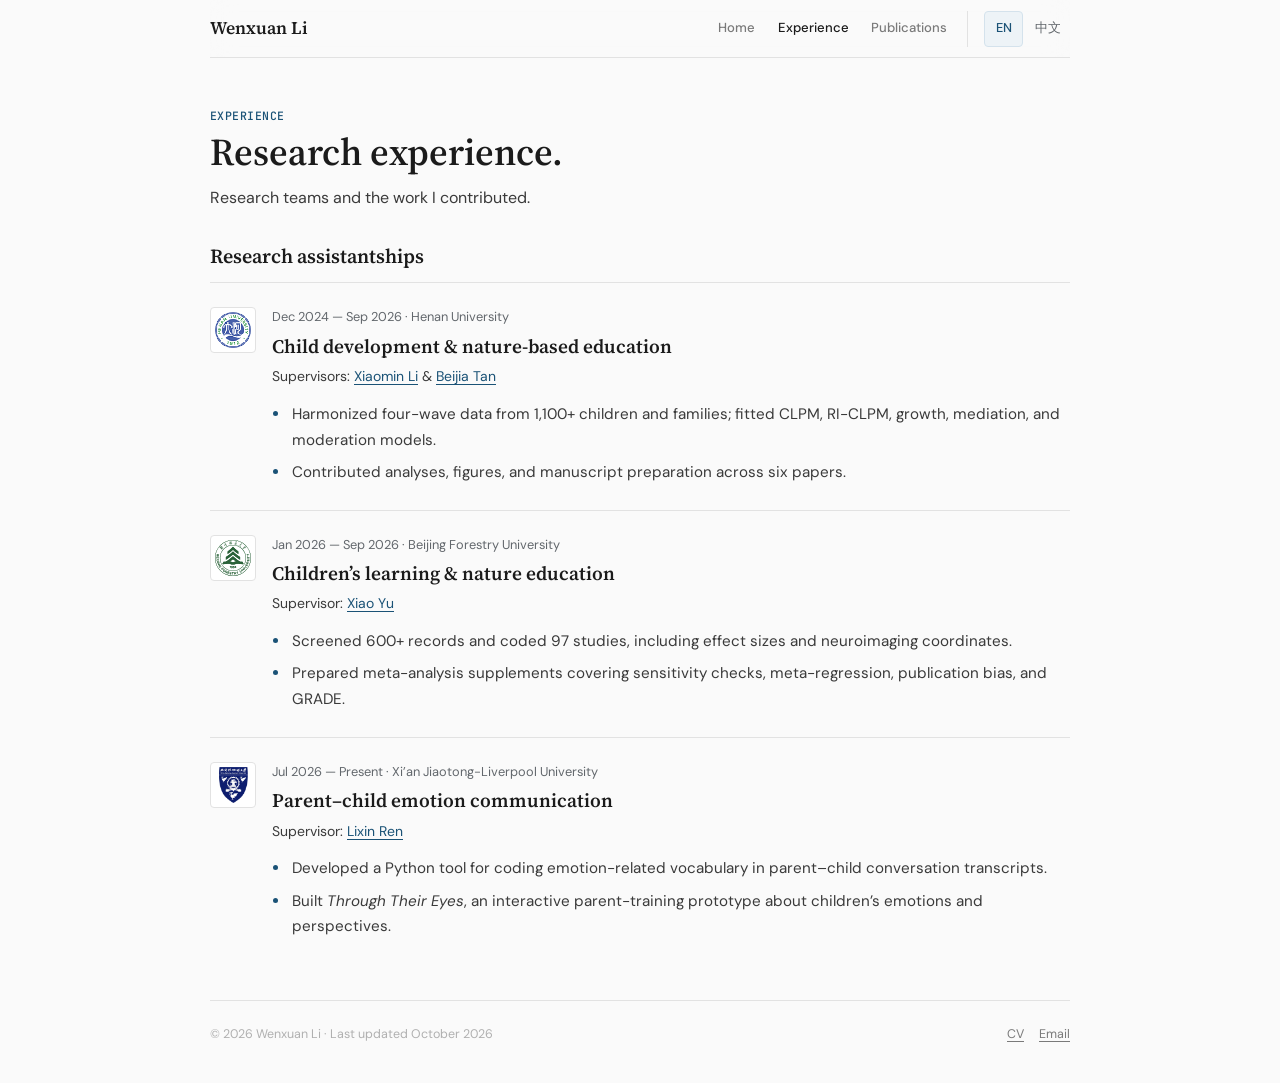
==== commit 73f1741a: "Publish bilingual academic website with selected methods and updated CV" ====
--- a/experience.html
+++ b/experience.html
@@ -1,190 +1,90 @@
 <!doctype html>
-<html lang="en" data-page-node-id="yep11e3AcKvbM8uHYSrPKx">
-  <head data-page-node-id="v6zX06nY5PEj6jvd8UvCGh">
-    <meta charset="utf-8" data-page-node-id="ByGPWW0ykoYcFvA5wbUjeV">
-    <meta name="viewport" content="width=device-width, initial-scale=1" data-page-node-id="2wZnIgucLxFB461oPxSUJ1">
-    <meta name="description" content="Research experience of Wenxuan Li." data-page-node-id="7De5b2NM3BFLKIHJcmdx3o">
+<html lang="en">
+  <head>
+    <meta charset="utf-8">
+    <meta name="viewport" content="width=device-width, initial-scale=1">
+    <meta name="description" content="Research assistant experience and contributions of Wenxuan Li.">
     <title>Experience — Wenxuan Li</title>
-    <link rel="stylesheet" href="styles.css" data-page-node-id="GRjBDhwLJQVX0yYqbLMXR6">
-    <script>document.documentElement.classList.add("js");</script>
+    <link rel="stylesheet" href="styles.css">
+    <link rel="stylesheet" href="experience.css">
+    <link rel="stylesheet" href="language.css">
     <link rel="preconnect" href="https://fonts.googleapis.com">
     <link rel="preconnect" href="https://fonts.gstatic.com" crossorigin>
     <link href="https://fonts.googleapis.com/css2?family=Source+Serif+4:ital,opsz,wght@0,8..60,300;0,8..60,400;0,8..60,500;0,8..60,600;0,8..60,700;1,8..60,400&family=DM+Sans:ital,opsz,wght@0,9..40,300;0,9..40,400;0,9..40,500;0,9..40,600&family=JetBrains+Mono:wght@300;400;500&display=swap" rel="stylesheet">
-    
     <script src="script.js" defer></script>
+    <script src="language.js" defer></script>
   </head>
-  <body class="refined-page" data-page-node-id="0rAYppya5FIBPNzGK6SlaW">
-    <div class="site-shell" data-page-node-id="i6fLzJhkt7GUurI7AuRIyj">
-      <header class="site-header" data-page-node-id="sg6rLNbPWbIqTnpq2IPtEv">
-        <a class="wordmark" href="index.html" aria-label="Wenxuan Li, home" data-page-node-id="CB3izRm0gUdfstZhdOhFDH">
-          <strong data-page-node-id="rx4HLO9uBqEAMxtNvdXmBz">Wenxuan Li</strong>
-          <span data-page-node-id="CPQDoMumsaxV72iuHR78pt">Researcher in formation</span>
-        </a>
-        <button class="menu-toggle" type="button" aria-expanded="false" aria-controls="site-nav" data-page-node-id="894F6Kq1bRzXbH1AVASNMx">Menu</button>
-        <nav class="site-nav" id="site-nav" aria-label="Primary navigation" data-page-node-id="tCB5gXKHi9km9Aoty8ewp9">
-          <a href="index.html" data-page-node-id="lYQGaVdn6AnSF7mbyFn0EE">Home</a>
-          <a href="experience.html" aria-current="page" data-page-node-id="6Gihdn8AE9bXDVdpekr9W3">Experience</a>
-          <a href="publications.html" data-page-node-id="obMNmZKKtoBjFEFTlPzjOt">Publications</a>
+  <body class="refined-page experience-page">
+    <div class="site-shell">
+      <header class="site-header">
+        <a class="wordmark" href="index.html" aria-label="Wenxuan Li, home"><strong>Wenxuan Li</strong></a>
+        <button class="menu-toggle" type="button" aria-expanded="false" aria-controls="site-nav">Menu</button>
+        <nav class="site-nav" id="site-nav" aria-label="Primary navigation">
+          <a href="index.html">Home</a>
+          <a href="experience.html" aria-current="page">Experience</a>
+          <a href="publications.html">Publications</a>
         </nav>
+        <div class="language-switcher" role="group" aria-label="Language" hidden>
+          <button type="button" data-language="en" lang="en" aria-pressed="true">EN</button>
+          <button type="button" data-language="zh" lang="zh-CN" aria-pressed="false">中文</button>
+        </div>
       </header>
 
-      <main data-page-node-id="HuEkTCqiNuwAjqn0h7LOhG">
-        <section class="page-hero" data-page-node-id="jUB1PcQq0OE279JoAaARyx">
-          <div data-page-node-id="5aPXXshipBZhAo7H9iQTju">
-            <p class="eyebrow" data-page-node-id="Ro71pimPxR5OQKFMUO6lCL">💼 Research experience</p>
-            <h1 class="page-title" data-page-node-id="OjirhDrtnfNeCyOTXBcs3n">🧭 The work behind the output.</h1>
-          </div>
-          <p class="page-deck" data-page-node-id="dq7mpesa7JLEXXpq16YHp3">
-            What I studied, what I actually did, and what each project taught me.
-          </p>
+      <main>
+        <section class="page-hero">
+          <p class="eyebrow">Experience</p>
+          <h1 class="page-title">Research experience.</h1>
+          <p class="page-deck">Research teams and the work I contributed.</p>
         </section>
 
-        <div class="timeline" data-page-node-id="hp4WgR2XOB1b7GBnhK2LlL">
-          <article class="role reveal" data-page-node-id="b0ArtrPCerNCRJiYjxChEF">
-            <div class="role-meta" data-page-node-id="BMA8LxmSOdP8OtGyu0CQHH">
-              <time data-page-node-id="pmo5ZHQFxUBpA87hcOR2j4">Apr 2026 — Present</time>
-              <span data-page-node-id="r1hh0fiRjLpRPvsOIdXbg2">Independent research</span>
-              <span data-page-node-id="kT2pBDeUWB6UTidmwyVy8y">Multiple datasets</span>
-            </div>
-            <div class="role-body" data-page-node-id="lELJeaotRMSgJ1DozxxcXL">
-              <h2 data-page-node-id="GqzPMrHLHjNHNSIfTtc4E5">Secondary data analysis of large-scale public datasets</h2>
-              <p class="affiliation" data-page-node-id="l0VMnsMajUhbZJTsOcqcOH">Independent research experience</p>
-              <div class="role-details" data-page-node-id="tEK0z6oF4quQNlfuYcmWUC">
-                <div data-page-node-id="yFQ8KIgMC6CioipjqcLn4r">
-                  <h3 data-page-node-id="KgVF99h32PXTDaCXpzhjZo">❓ The question</h3>
-                  <p data-page-node-id="Vi9EBQP7TSDay0X1a9APd0">How can large public datasets support fairer, more transferable decisions about children’s learning and development?</p>
-                </div>
-                <div data-page-node-id="4i5G5NRfsrUtOiIcoOADDl">
-                  <h3 data-page-node-id="oXbJpilRHf5OBfDcRRDnYT">🛠️ What I did</h3>
-                  <ul data-page-node-id="VHsJEJIYK4NhNInHOCJk7s">
-                    <li data-page-node-id="GEHldwznHDeTDVomBSXcYJ"><strong data-page-node-id="sRLZYoQDJQKMoCrRelqqdP">CFPS temporal transfer and fairness:</strong> built a seven-wave CFPS dataset (2010–2022) and six adjacent-wave prediction tasks; evaluated ML/DL models for temporal transfer, urban–rural fairness, robustness, and SHAP interpretability.</li>
-                    <li data-page-node-id="Lid3qNVTai2onRpIXBG2KK"><strong data-page-node-id="70WfWkBPhXkNlIc8idEQoY">MICS6 early childhood targeting:</strong> harmonized child and geospatial data from six MICS6 countries (N = 33,751; 5,252 clusters), reconstructed ECDI2030 outcomes, and assessed calibration, cross-country transportability, and risk-versus-responsiveness targeting.</li>
-                    <li data-page-node-id="DhNJx2rUVBMj9Q63rx6Sou"><strong data-page-node-id="7ZgDLviLFpzSFcgFqLnQ6B">OECD IELS 2025 profile stability:</strong> rebuilt official IELS 2025 public-use data for 16,512 children across six jurisdictions; fitted K = 4–6 latent profile models across five plausible-value sets and evaluated profile- and child-level stability using Hungarian matching, ARI, posterior probabilities, and stronger-start confirmation.</li>
-                    <li data-page-node-id="7kMdLn97DYpXn6AR3aA9N4"><strong data-page-node-id="RGiYn3ep0ZZ8kIUvHdJ7RU">Social-robot conditions and language:</strong> parsed 1,919 task records from 303 children in the Ohio Child Speech Corpus; derived four language outcomes and used mixed-effects models to compare language production across four robot conditions.</li>
-                  </ul>
-                </div>
-              </div>
+        <section class="experience-section" aria-labelledby="groups-title">
+          <h2 id="groups-title">Research assistantships</h2>
+
+          <article class="experience-entry experience-role">
+            <div class="experience-logo"><img src="assets/logos/henu.png" alt="Henan University logo" loading="lazy"></div>
+            <div class="experience-content">
+              <p class="experience-meta">Dec 2024 — Sep 2026 · Henan University</p>
+              <h3>Child development &amp; nature-based education</h3>
+              <p class="experience-supervisors">Supervisors: <a href="https://jykx.henu.edu.cn/info/1080/8782.htm" target="_blank" rel="noopener noreferrer">Xiaomin Li</a> &amp; <a href="https://jykx.henu.edu.cn/info/1080/8790.htm" target="_blank" rel="noopener noreferrer">Beijia Tan</a></p>
+              <ul class="experience-bullets">
+                <li>Harmonized four-wave data from 1,100+ children and families; fitted CLPM, RI-CLPM, growth, mediation, and moderation models.</li>
+                <li>Contributed analyses, figures, and manuscript preparation across six papers.</li>
+              </ul>
             </div>
           </article>
 
-          <article class="role reveal" data-page-node-id="kkHr6gCfqhZAgTCPHpiqCq">
-            <div class="role-meta" data-page-node-id="Bndw0goFUndXXbN8KOT3N8">
-              <time data-page-node-id="uT2vNSNh8VCW1aSeBXQw2l">Aug 2026 — Present</time>
-              <span data-page-node-id="d8D7hrnys1dKjeSxfbSRaB">Independent tool</span>
-              <span data-page-node-id="HdRjKe5yyE9GnO9y9N3qsL">GitHub</span>
-            </div>
-            <div class="role-body" data-page-node-id="C1XaroJVfaUzTAB7WNxIN0">
-              <h2 data-page-node-id="ls4ERfNPE6dwZdV89oCmqq">Research tool development</h2>
-              <p class="affiliation" data-page-node-id="nsgIxBpLGMAY5rgTX8UVqc">Independent research experience</p>
-              <div class="role-details" data-page-node-id="m5NUXBBRTX4T4N6Gwd095Q">
-                <div data-page-node-id="TOepi4rJQobntBGBci2qtz">
-                  <h3 data-page-node-id="6SljDnECGRerf6XwLg3mEe">❓ The question</h3>
-                  <p data-page-node-id="vpAZUAlIO9qVL38VAhCG6G">Can researchers track submissions and journal metrics without giving up control of their data?</p>
-                </div>
-                <div data-page-node-id="z1zg9T96UvVM1FdZD94ZdG">
-                  <h3 data-page-node-id="Lzy1F8UfVG83aBK9qc2RIp">🛠️ What I did</h3>
-                  <ul data-page-node-id="iHnz9jf26kGArt1YANDQnO">
-                    <li data-page-node-id="Q0nCAFKOSmc6EG4yHnbefT"><strong data-page-node-id="Rzdfdli2EbdvxXqv6Wr0lW">Paper Trail — local-first academic submission tracker:</strong> designed and deployed a privacy-preserving React/Vite dashboard for journal and conference tracking, JCR analytics, deadline alerts, and conference mapping.</li>
-                    <li data-page-node-id="jvhYuEJetzTn2JmifyZBFJ">Implemented local data storage, encrypted backups, CSV/JCR import, ICS export, automated testing, and continuous deployment. <a class="mentor-link" href="https://github.com/lwx201621" target="_blank" rel="noopener noreferrer">View on GitHub</a></li>
-                  </ul>
-                </div>
-              </div>
+          <article class="experience-entry experience-role">
+            <div class="experience-logo"><img src="assets/logos/bfu.svg" alt="Beijing Forestry University logo" loading="lazy"></div>
+            <div class="experience-content">
+              <p class="experience-meta">Jan 2026 — Sep 2026 · Beijing Forestry University</p>
+              <h3>Children’s learning &amp; nature education</h3>
+              <p class="experience-supervisors">Supervisor: <a href="https://renwen.bjfu.edu.cn/szdw/xlxx/xlxfjs/401935.html" target="_blank" rel="noopener noreferrer">Xiao Yu</a></p>
+              <ul class="experience-bullets">
+                <li>Screened 600+ records and coded 97 studies, including effect sizes and neuroimaging coordinates.</li>
+                <li>Prepared meta-analysis supplements covering sensitivity checks, meta-regression, publication bias, and GRADE.</li>
+              </ul>
             </div>
           </article>
 
-          <article class="role reveal" data-page-node-id="376fNkYnx1gbG1rntVsrRg">
-            <div class="role-meta" data-page-node-id="Hs3BTRAvGWDL4UwmEMFapv">
-              <time data-page-node-id="AOc5IFssGMGmQR3sm4vhWA">Dec 2024 — Sep 2026</time>
-              <span data-page-node-id="hfOdBsILoU4WNpoLnt0wVb">Research assistant</span>
-              <span data-page-node-id="lUSwmqHRdXvMPmWcHNtyNl">Henan University</span>
-            </div>
-            <div class="role-body" data-page-node-id="oZHdG88ogj5eV9QWEdgi9V">
-              <h2 data-page-node-id="5iAClfiOu5z3inYfWimUsA">Child development and nature-based education</h2>
-              <p class="affiliation" data-page-node-id="qIFnOKxsGY5XSiayns9vfr">Supervisors:
-                <a class="mentor-link" href="https://jykx.henu.edu.cn/info/1080/8782.htm" target="_blank" rel="noopener noreferrer" data-page-node-id="N5W86LYrMFj3SnxWhziDLd">Prof. Xiaomin Li</a>
-                &amp;
-                <a class="mentor-link" href="https://jykx.henu.edu.cn/info/1080/8790.htm" target="_blank" rel="noopener noreferrer" data-page-node-id="71ncTbdEfHTuuZ2YLa4URe">Prof. Beijia Tan</a>
-              </p>
-              <div class="role-details" data-page-node-id="nxfzij3OInZeyFbj25TGCs">
-                <div data-page-node-id="JUPEfae2lM7AGvrCca2WPT">
-                  <h3 data-page-node-id="JXl9XlqYjIyq0F2kG3i4cA">❓ The question</h3>
-                  <p data-page-node-id="kLZHFbNpaDcTr3L6cUXq0j">How do children’s relationships with nature interact with family and classroom environments over time?</p>
-                </div>
-                <div data-page-node-id="VnwppOYcupMlc5xQX0Fge9">
-                  <h3 data-page-node-id="B0rLVfuTeceYYbsCn6OsQc">🛠️ What I did</h3>
-                  <ul data-page-node-id="JqCc8gb2oZQnBk6WBTjfMb">
-                    <li data-page-node-id="Mgb9OOYicENJjU8JH7Z7XW">Managed and harmonized four-wave longitudinal data from over 1,100 children and families.</li>
-                    <li data-page-node-id="v0XseoxCEOjduDmWNu2GbZ">Independently conducted and evaluated 20+ structural equation models, including CLPM, RI-CLPM, LGCM, mediation, and moderation models.</li>
-                    <li data-page-node-id="OpdJaFrHg9QaT8AsqRQgmW">Contributed to the preparation and submission of six manuscripts arising from the project, including four as second author and two as third author.</li>
-                  </ul>
-                </div>
-              </div>
+          <article class="experience-entry experience-role">
+            <div class="experience-logo"><img src="assets/logos/xjtlu.png" alt="Xi’an Jiaotong-Liverpool University logo" loading="lazy"></div>
+            <div class="experience-content">
+              <p class="experience-meta">Jul 2026 — Present · Xi’an Jiaotong-Liverpool University</p>
+              <h3>Parent–child emotion communication</h3>
+              <p class="experience-supervisors">Supervisor: <a href="https://scholar.xjtlu.edu.cn/en/persons/0111094b-3779-4807-b302-c36f9e83e052" target="_blank" rel="noopener noreferrer">Lixin Ren</a></p>
+              <ul class="experience-bullets">
+                <li>Developed a Python tool for coding emotion-related vocabulary in parent–child conversation transcripts.</li>
+                <li>Built <em>Through Their Eyes</em>, an interactive parent-training prototype about children’s emotions and perspectives.</li>
+              </ul>
             </div>
           </article>
+        </section>
 
-          <article class="role reveal" data-page-node-id="yQLRGvjKsa2CDjbdkx18p9">
-            <div class="role-meta" data-page-node-id="H4mPkVlvkADJDYxuQp68Dq">
-              <time data-page-node-id="w03vbUgYuDdmcv0rujxhY6">Jan 2026 — Sep 2026</time>
-              <span data-page-node-id="G9rEwYkD4Aa9ihiEzF5GHn">Research assistant</span>
-              <span data-page-node-id="8wBBOKWSuiKLguF2k3BDSB">Beijing Forestry University</span>
-            </div>
-            <div class="role-body" data-page-node-id="zJokGMe9zXlXMzBfrbMrPS">
-              <h2 data-page-node-id="s64BIhHxWAW70vYgEqfLuy">Children’s cognitive learning and nature education laboratory</h2>
-              <p class="affiliation" data-page-node-id="QfeMkkcx4rs1tzphYbYa5W">Supervisor:
-                <a class="mentor-link" href="https://renwen.bjfu.edu.cn/szdw/xlxx/xlxfjs/401935.html" target="_blank" rel="noopener noreferrer" data-page-node-id="MWOKQLMbcCtWLUz0iKyxlR">Prof. Xiao Yu</a>
-              </p>
-              <div class="role-details" data-page-node-id="5r9V2ynsEbW0h95BSD6mDH">
-                <div data-page-node-id="2NHl4lJsdqkjextdLG50tq">
-                  <h3 data-page-node-id="ZqxpzzYFIvR2yyQxkHtAjz">❓ The question</h3>
-                  <p data-page-node-id="CQ5Wj3cztXv8h5cYC7hir4">What does the evidence say about how nature-based and environmental experiences relate to children’s learning and development?</p>
-                </div>
-                <div data-page-node-id="G6bAp6G9DoHL5VhVi0PIPF">
-                  <h3 data-page-node-id="1Vstnhc0FL1fICvSHm9H2e">🛠️ What I did</h3>
-                  <ul data-page-node-id="stMCtPGi3tb5CStCUUBin7">
-                    <li data-page-node-id="0RCiSxkLNiDEBZ4bRhR0oB">Screened 600+ records and coded 97 studies, including effect sizes and neuroimaging coordinates.</li>
-                    <li data-page-node-id="j0hVPlZ2aGxiBVLPEAIeLj">Prepared supplementary materials for a separate meta-analysis, covering PRISMA, sensitivity analyses, meta-regression, publication bias, GRADE, and element-level analyses.</li>
-                    <li data-page-node-id="CFkA0FgqiEazkZGIHXY8xB">Contributed to two submitted manuscripts as third and fourth author, respectively.</li>
-                  </ul>
-                </div>
-              </div>
-            </div>
-          </article>
+      </main>
 
-          <article class="role reveal" data-page-node-id="7UEpq4CDVOlgcAK5TgMn8j">
-            <div class="role-meta" data-page-node-id="3qu1IVt9O1dUpPQDBl3QJ6">
-              <time data-page-node-id="WbmQpRj2O8rCuwt43MFHrC">Jul 2026 — Present</time>
-              <span data-page-node-id="IutnUYbdSH6yub68WM8x4J">Research assistant</span>
-              <span data-page-node-id="KN6vRXmhOzdPax2e7rfhHp">Xi’an Jiaotong-Liverpool University</span>
-            </div>
-            <div class="role-body" data-page-node-id="EMfUNwrrwkUAIHt0gsqAyD">
-              <h2 data-page-node-id="QDv9SJDSKGP2Qt8A53aBbG">Parent–child emotion communication</h2>
-              <p class="affiliation" data-page-node-id="BLoPyyCVzeZMSiLXqOLOr8">Supervisor:
-                <a class="mentor-link" href="https://scholar.xjtlu.edu.cn/en/persons/0111094b-3779-4807-b302-c36f9e83e052" target="_blank" rel="noopener noreferrer" data-page-node-id="A36KBbHvZsyeAzWsgRCe06">Prof. Lixin Ren</a>
-              </p>
-              <div class="role-details" data-page-node-id="VonF5KJ3GWHHv14hmm2Sa0">
-                <div data-page-node-id="n9KQ3CJZlv8IjjaXxygp37">
-                  <h3 data-page-node-id="NbZY7irPiM0Cp66agTooJ4">❓ The question</h3>
-                  <p data-page-node-id="1r7pnNTD1uGYjYNY41LFoX">How can emotion-related language in parent–child conversations be identified and studied systematically?</p>
-                </div>
-                <div data-page-node-id="KhwzpGZbSTiGAdAFKD38b0">
-                  <h3 data-page-node-id="JyhR387HFApoUS6PdDQ3Xp">🛠️ What I did</h3>
-                  <ul data-page-node-id="B27NA4IwRofdE88EgFHpBx">
-                    <li data-page-node-id="jUH0JFL57EcfskYADpDtAp">Developed a Python tool for automated coding of emotion-related vocabulary in parent–child transcripts.</li>
-                    <li data-page-node-id="cbEdL9c4BveEddTbgHok3l">Built <em data-page-node-id="XxNYy8lP8xOlbhahhVv0ic">Through Their Eyes</em>, an interactive parent-training prototype on children’s emotions and perspectives.</li>
-                  </ul>
-                </div>
-              </div>
-            </div>
-          </article>
-
-          </main>
-
-      <footer class="site-footer" data-page-node-id="rnecHE6rsR34GxYT00tN7X">
-        <span data-page-node-id="UtPWYpAJJ1lNUb2eiFDSVR">© 2026 Wenxuan Li · Last updated September 2026</span>
-        <div class="footer-links" data-page-node-id="vYEV2luWU83y0bfsOhUVk9">
-          <a href="Wenxuan_Li_CV.pdf" data-page-node-id="QSUypTkwMxspJBSCe23t8s">CV</a>
-          <a href="mailto:lwx201621@henu.edu.cn" data-page-node-id="K7g19hyp0Kgq02muEig56T">Email</a>
-        </div>
+      <footer class="site-footer">
+        <span>© 2026 Wenxuan Li · Last updated October 2026</span>
+        <div class="footer-links"><a href="CV.pdf" target="_blank" rel="noopener noreferrer">CV</a><a href="mailto:lwx201621@henu.edu.cn">Email</a></div>
       </footer>
     </div>
   </body>
--- a/experience.css
+++ b/experience.css
@@ -0,0 +1,24 @@
+/* Experience: concise research assistant contributions. */
+body.experience-page .page-hero { padding-bottom: 2rem; }
+body.experience-page .page-deck { font-size: 1rem; color: var(--body); }
+.experience-section { padding-bottom: 2.25rem; scroll-margin-top: 5rem; }
+.experience-section > h2 { margin: 0 0 0.75rem; font: 600 1.25rem/1.35 var(--serif); color: var(--ink); }
+.experience-entry { border-top: 1px solid var(--rule); padding: 1.5rem 0; }
+.experience-content { min-width: 0; }
+.experience-meta { margin: 0 0 0.4rem; color: #62676c; font: 400 0.8rem/1.55 var(--sans); }
+.experience-content h3 { margin: 0; color: var(--ink); font: 600 1.35rem/1.35 var(--serif); }
+.experience-bullets { margin: 0.8rem 0 0; padding-left: 1.1rem; font-size: 0.95rem; line-height: 1.7; color: var(--body); }
+.experience-bullets li { padding-left: 0.15rem; }
+.experience-bullets li + li { margin-top: 0.4rem; }
+.experience-bullets li::marker { color: var(--accent); }
+.experience-bullets strong { font-weight: 600; }
+.experience-role { display: grid; grid-template-columns: 46px minmax(0, 1fr); gap: 1rem; }
+.experience-logo { display: flex; align-items: center; justify-content: center; width: 46px; height: 46px; padding: 4px; border: 1px solid var(--rule); border-radius: 4px; background: #fff; }
+.experience-logo img { display: block; width: 100%; height: 100%; object-fit: contain; }
+.experience-role h3 { font-size: 1.2rem; }
+.experience-supervisors { margin: 0.35rem 0 0; color: var(--body); font-size: 0.875rem; }
+.experience-content a { color: var(--accent); text-underline-offset: 3px; }
+@media (max-width: 680px) {
+  .experience-role { grid-template-columns: 36px minmax(0, 1fr); gap: 0.75rem; }
+  .experience-logo { width: 36px; height: 36px; }
+}
--- a/language.css
+++ b/language.css
@@ -0,0 +1,81 @@
+/* The same quiet academic layout, with an always-visible language choice. */
+body.refined-page .site-header { gap: 1.25rem; }
+body.refined-page .site-nav { margin-left: auto; }
+
+.language-switcher {
+  display: inline-flex;
+  flex: none;
+  align-items: center;
+  gap: 3px;
+  padding-left: 1rem;
+  border-left: 1px solid var(--rule);
+}
+
+.language-switcher[hidden] { display: none; }
+
+.language-switcher button {
+  min-width: 39px;
+  min-height: 36px;
+  padding: 5px 8px;
+  border: 1px solid transparent;
+  border-radius: 4px;
+  background: transparent;
+  color: #62676c;
+  font: 500 0.8rem/1.3 var(--sans);
+  cursor: pointer;
+}
+
+.language-switcher button[aria-pressed="true"] {
+  border-color: #d4e2ec;
+  background: #edf3f7;
+  color: var(--accent);
+}
+
+.language-switcher button:hover { color: var(--accent); border-color: #d4e2ec; }
+.language-switcher button:focus-visible { outline: 2px solid var(--accent); outline-offset: 3px; }
+
+.language-announcement {
+  position: absolute;
+  width: 1px;
+  height: 1px;
+  padding: 0;
+  margin: -1px;
+  overflow: hidden;
+  clip-path: inset(50%);
+  white-space: nowrap;
+  border: 0;
+}
+
+html[lang="zh-CN"] body.refined-page {
+  --sans: "DM Sans", "PingFang SC", "Hiragino Sans GB", "Microsoft YaHei", sans-serif;
+  --serif: "Source Serif 4", "Songti SC", "STSong", "Noto Serif CJK SC", serif;
+  line-height: 1.85;
+}
+
+html[lang="zh-CN"] .eyebrow,
+html[lang="zh-CN"] .pub-section h2,
+html[lang="zh-CN"] .status { letter-spacing: 0.025em; }
+
+html[lang="zh-CN"] .hero-intro,
+html[lang="zh-CN"] .about-intro p,
+html[lang="zh-CN"] .research-body > p,
+html[lang="zh-CN"] .method-card p,
+html[lang="zh-CN"] .experience-bullets { line-height: 1.85; }
+
+html[lang="zh-CN"] body.refined-page .news-date {
+  width: auto;
+  min-width: 6.5rem;
+  white-space: nowrap;
+  font-family: var(--sans);
+}
+
+@media (max-width: 720px) {
+  body.refined-page .site-header { min-height: 62px; gap: 0.65rem; }
+  body.refined-page .wordmark { margin-right: auto; min-width: 0; }
+  body.refined-page .wordmark strong { white-space: nowrap; font-size: 1rem; }
+  body.refined-page .menu-toggle { flex: none; padding: 8px 3px; min-height: 40px; }
+  body.refined-page .site-nav { top: 100%; margin-left: 0; gap: 0; }
+  body.refined-page .site-nav a { display: block; padding: 11px 4px; }
+  .language-switcher { padding-left: 0.5rem; }
+  .language-switcher button { min-height: 40px; padding-inline: 6px; }
+}
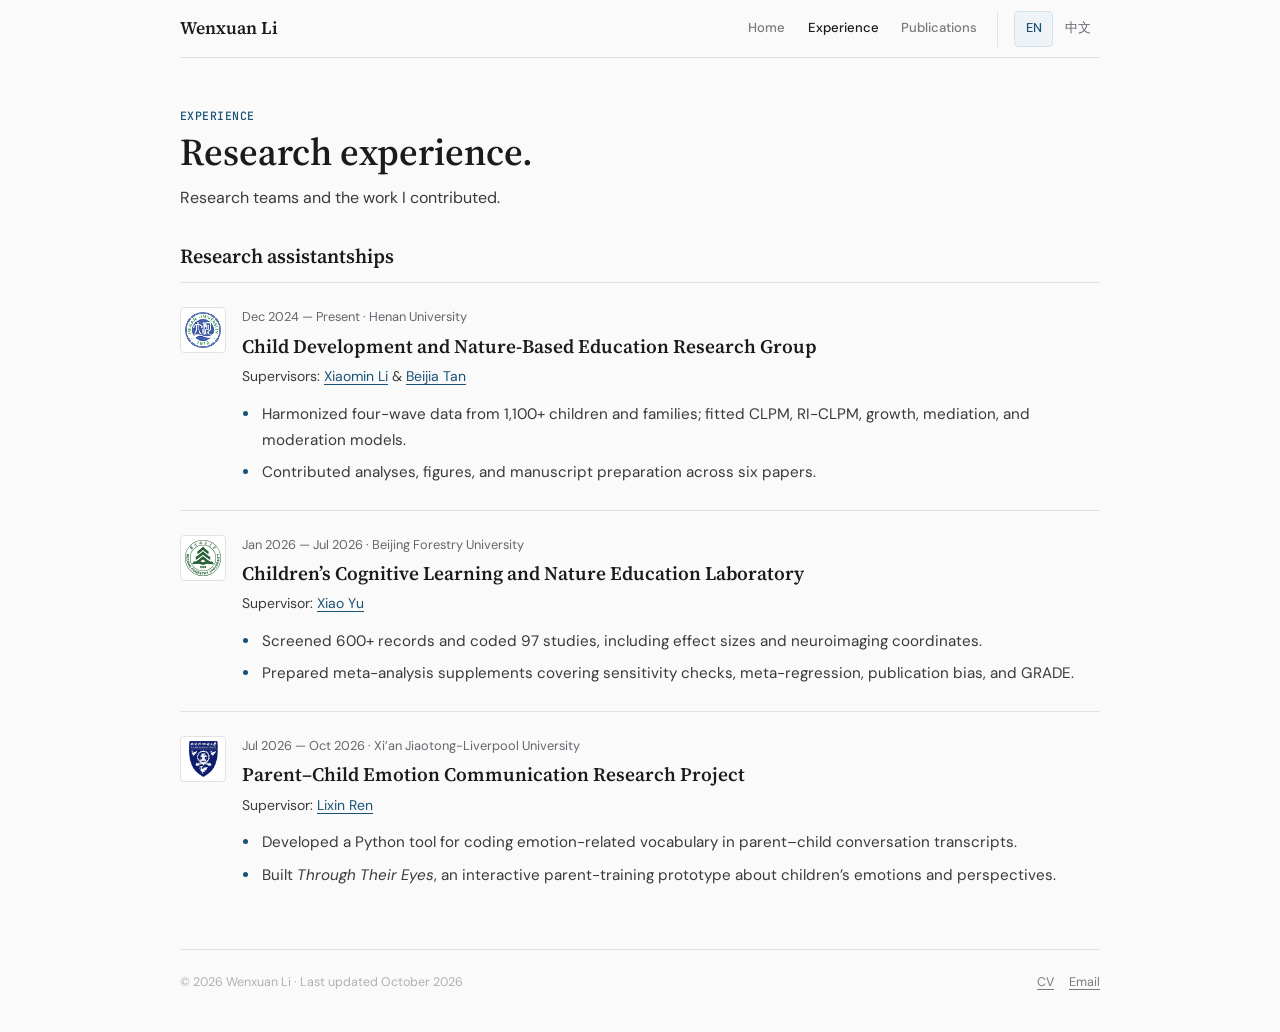
==== commit 89eed6d5: "Update research profile, experience and scrollable news" ====
--- a/experience.html
+++ b/experience.html
@@ -43,8 +43,8 @@
           <article class="experience-entry experience-role">
             <div class="experience-logo"><img src="assets/logos/henu.png" alt="Henan University logo" loading="lazy"></div>
             <div class="experience-content">
-              <p class="experience-meta">Dec 2024 — Sep 2026 · Henan University</p>
-              <h3>Child development &amp; nature-based education</h3>
+              <p class="experience-meta">Dec 2024 — Present · Henan University</p>
+              <h3>Child Development and Nature-Based Education Research Group</h3>
               <p class="experience-supervisors">Supervisors: <a href="https://jykx.henu.edu.cn/info/1080/8782.htm" target="_blank" rel="noopener noreferrer">Xiaomin Li</a> &amp; <a href="https://jykx.henu.edu.cn/info/1080/8790.htm" target="_blank" rel="noopener noreferrer">Beijia Tan</a></p>
               <ul class="experience-bullets">
                 <li>Harmonized four-wave data from 1,100+ children and families; fitted CLPM, RI-CLPM, growth, mediation, and moderation models.</li>
@@ -56,8 +56,8 @@
           <article class="experience-entry experience-role">
             <div class="experience-logo"><img src="assets/logos/bfu.svg" alt="Beijing Forestry University logo" loading="lazy"></div>
             <div class="experience-content">
-              <p class="experience-meta">Jan 2026 — Sep 2026 · Beijing Forestry University</p>
-              <h3>Children’s learning &amp; nature education</h3>
+              <p class="experience-meta">Jan 2026 — Jul 2026 · Beijing Forestry University</p>
+              <h3>Children’s Cognitive Learning and Nature Education Laboratory</h3>
               <p class="experience-supervisors">Supervisor: <a href="https://renwen.bjfu.edu.cn/szdw/xlxx/xlxfjs/401935.html" target="_blank" rel="noopener noreferrer">Xiao Yu</a></p>
               <ul class="experience-bullets">
                 <li>Screened 600+ records and coded 97 studies, including effect sizes and neuroimaging coordinates.</li>
@@ -69,8 +69,8 @@
           <article class="experience-entry experience-role">
             <div class="experience-logo"><img src="assets/logos/xjtlu.png" alt="Xi’an Jiaotong-Liverpool University logo" loading="lazy"></div>
             <div class="experience-content">
-              <p class="experience-meta">Jul 2026 — Present · Xi’an Jiaotong-Liverpool University</p>
-              <h3>Parent–child emotion communication</h3>
+              <p class="experience-meta">Jul 2026 — Oct 2026 · Xi’an Jiaotong-Liverpool University</p>
+              <h3>Parent–Child Emotion Communication Research Project</h3>
               <p class="experience-supervisors">Supervisor: <a href="https://scholar.xjtlu.edu.cn/en/persons/0111094b-3779-4807-b302-c36f9e83e052" target="_blank" rel="noopener noreferrer">Lixin Ren</a></p>
               <ul class="experience-bullets">
                 <li>Developed a Python tool for coding emotion-related vocabulary in parent–child conversation transcripts.</li>
--- a/styles.css
+++ b/styles.css
@@ -1723,7 +1723,7 @@
 }
 
 body.refined-page .site-shell {
-  width: min(860px, calc(100% - 48px));
+  width: min(920px, calc(100% - 48px));
 }
 
 /* sticky translucent nav */
@@ -1782,13 +1782,16 @@
   display: flex;
   grid-template-columns: none;
   gap: 2.5rem;
-  align-items: flex-start;
+  align-items: stretch;
   padding: 3.6rem 0 1.6rem;
 }
 
 body.refined-page .hero-copy {
+  display: flex;
+  flex-direction: column;
   flex: 1;
-  padding-top: 0.2rem;
+  min-width: 0;
+  padding-top: 0;
   position: static;
 }
 
@@ -1841,12 +1844,17 @@
 }
 
 body.refined-page .hero-intro {
-  max-width: 620px;
+  max-width: none;
   margin: 0.9rem 0 0;
   font-size: 0.95rem;
   font-weight: 400;
   line-height: 1.7;
   color: var(--body);
+}
+
+body.refined-page .hero-intro a {
+  color: var(--accent);
+  text-underline-offset: 3px;
 }
 
 body.refined-page .hero-meta {
@@ -1994,15 +2002,31 @@
 }
 
 /* news */
+body.refined-page .news-window {
+  position: relative;
+  overflow-x: hidden;
+  overflow-y: auto;
+  max-height: 25rem;
+  overscroll-behavior-y: contain;
+  scrollbar-width: thin;
+  scrollbar-color: #b9c9d3 transparent;
+  scrollbar-gutter: stable;
+}
+
+body.refined-page .news-window.is-sized {
+  max-height: none;
+}
+
 body.refined-page .news-list {
   border-top: 0;
+  padding-right: 0.6rem;
 }
 
 body.refined-page .news-item {
   display: flex;
   gap: 1rem;
-  align-items: baseline;
-  padding: 0.55rem 0;
+  align-items: flex-start;
+  padding: 0.85rem 0;
   border-bottom: 0;
   font-size: 0.88rem;
 }
@@ -2014,7 +2038,7 @@
 body.refined-page .news-date {
   flex: none;
   width: 78px;
-  padding-top: 0;
+  padding-top: 0.2rem;
   font-family: var(--mono);
   font-size: 0.73rem;
   letter-spacing: 0;
@@ -2022,11 +2046,65 @@
   color: var(--accent);
 }
 
+body.refined-page .news-controls {
+  display: flex;
+  align-items: center;
+  justify-content: space-between;
+  gap: 1rem;
+  margin-top: 0.5rem;
+  padding-top: 0.4rem;
+  border-top: 1px solid var(--rule);
+}
+
+body.refined-page .news-controls[hidden] { display: none; }
+
+body.refined-page .news-scroll-hint {
+  margin: 0;
+  color: var(--muted);
+  font-size: 0.76rem;
+  line-height: 1.6;
+}
+
+body.refined-page .news-arrows { display: flex; gap: 0.4rem; }
+
+body.refined-page .news-arrows button {
+  display: grid;
+  place-items: center;
+  width: 36px;
+  height: 36px;
+  padding: 0;
+  border: 1px solid var(--rule);
+  border-radius: 4px;
+  background: transparent;
+  color: var(--accent);
+  font: 500 1rem/1 var(--sans);
+  cursor: pointer;
+}
+
+body.refined-page .news-arrows button:hover:not(:disabled) {
+  border-color: var(--accent);
+  background: var(--highlight);
+}
+
+body.refined-page .news-arrows button:disabled { opacity: 0.3; cursor: default; }
+
+body.refined-page .news-content {
+  flex: 1;
+  min-width: 0;
+}
+
+body.refined-page .news-title {
+  margin: 0 0 0.28rem;
+  color: var(--ink);
+  font: 600 0.92rem/1.55 var(--sans);
+  letter-spacing: 0;
+}
+
 body.refined-page .news-text {
   margin: 0;
   font-size: 0.88rem;
   font-weight: 400;
-  line-height: 1.6;
+  line-height: 1.7;
   color: var(--body);
 }
 
@@ -2042,12 +2120,14 @@
 }
 
 body.refined-page .about-lead {
+  max-width: none;
   margin: 0 0 1rem;
   font-family: var(--serif);
   font-size: 1.15rem;
   font-weight: 500;
   line-height: 1.5;
   color: var(--ink);
+  white-space: normal;
 }
 
 body.refined-page .about-lead::first-letter {
@@ -2055,7 +2135,7 @@
 }
 
 body.refined-page .about-columns {
-  gap: 2rem;
+  gap: 1.1rem 2rem;
 }
 
 body.refined-page .about-columns p {
@@ -2197,7 +2277,7 @@
 
 @media (max-width: 780px) {
   body.refined-page .site-shell {
-    width: min(100% - 32px, 860px);
+    width: min(100% - 32px, 920px);
   }
 
   body.refined-page .hero {
@@ -2237,6 +2317,12 @@
 
   body.refined-page .news-date {
     width: auto;
+    padding-top: 0;
+  }
+
+  body.refined-page .news-content {
+    flex: none;
+    width: 100%;
   }
 
   body.refined-page .site-footer {
@@ -2818,12 +2904,13 @@
   }
 }
 
-/* --- hero: meta in one row; links under the portrait --- */
+/* Equal-height desktop columns, with the research focus below the portrait. */
 body.refined-page .hero-meta {
   flex-direction: row;
   flex-wrap: wrap;
   gap: 0;
-  margin-top: 0.85rem;
+  margin-top: auto;
+  padding-top: 0.85rem;
 }
 
 body.refined-page .hero-meta span {
@@ -2844,11 +2931,20 @@
   width: 178px;
 }
 
+body.refined-page .hero-portrait > .eyebrow {
+  width: 100%;
+  margin: 0.8rem 0 0;
+  font-size: 0.68rem;
+  line-height: 1.65;
+  letter-spacing: 0.02em;
+}
+
 body.refined-page .hero-portrait .hero-links {
   display: flex;
   flex-wrap: wrap;
   gap: 0.4rem;
-  margin-top: 0.95rem;
+  margin-top: auto;
+  padding-top: 0.95rem;
   width: 100%;
 }
 
@@ -2858,6 +2954,11 @@
 }
 
 @media (max-width: 780px) {
+  body.refined-page .hero-meta {
+    margin-top: 0.85rem;
+    padding-top: 0;
+  }
+
   body.refined-page .hero-portrait {
     width: auto;
     align-items: flex-start;
@@ -2865,15 +2966,14 @@
 
   body.refined-page .hero-portrait .hero-links {
     max-width: 100%;
-  }
-}
-
-/* --- representative work: figure left, text right --- */
+    margin-top: 0.95rem;
+    padding-top: 0;
+  }
+}
+
+/* Representative work reads top to bottom: title, figure, description. */
 body.refined-page .research-item {
-  display: grid;
-  grid-template-columns: minmax(0, 0.92fr) minmax(0, 1.08fr);
-  gap: 2rem;
-  align-items: start;
+  display: block;
   padding: 0;
   border: 0;
 }
@@ -2911,10 +3011,18 @@
   }
 }
 
-/* --- representative work: text left, figure right --- */
-body.refined-page .research-item {
-  grid-template-columns: minmax(0, 1.08fr) minmax(0, 0.92fr);
-}
+body.refined-page .selected-research .research-body { padding-top: 0; }
+body.refined-page .selected-research .research-body h3 { max-width: none; }
+body.refined-page .selected-research .research-visuals--single {
+  display: block;
+  width: min(100%, 520px);
+  margin: 1rem auto 1.15rem;
+}
+body.refined-page .selected-research .research-figure { margin: 0; padding: 0.75rem; }
+body.refined-page .selected-research .research-figure img { width: 100%; height: auto; max-height: 360px; object-fit: contain; }
+body.refined-page .selected-research .research-figure a { display: block; margin: 0; }
+body.refined-page .selected-research .research-figure a::after { content: none; }
+body.refined-page .selected-research .research-figure figcaption { font-size: 0.8rem; }
 
 /* --- beyond research: music --- */
 body.refined-page .beyond-grid {
--- a/language.css
+++ b/language.css
@@ -58,6 +58,7 @@
 
 html[lang="zh-CN"] .hero-intro,
 html[lang="zh-CN"] .about-intro p,
+html[lang="zh-CN"] .news-text,
 html[lang="zh-CN"] .research-body > p,
 html[lang="zh-CN"] .method-card p,
 html[lang="zh-CN"] .experience-bullets { line-height: 1.85; }
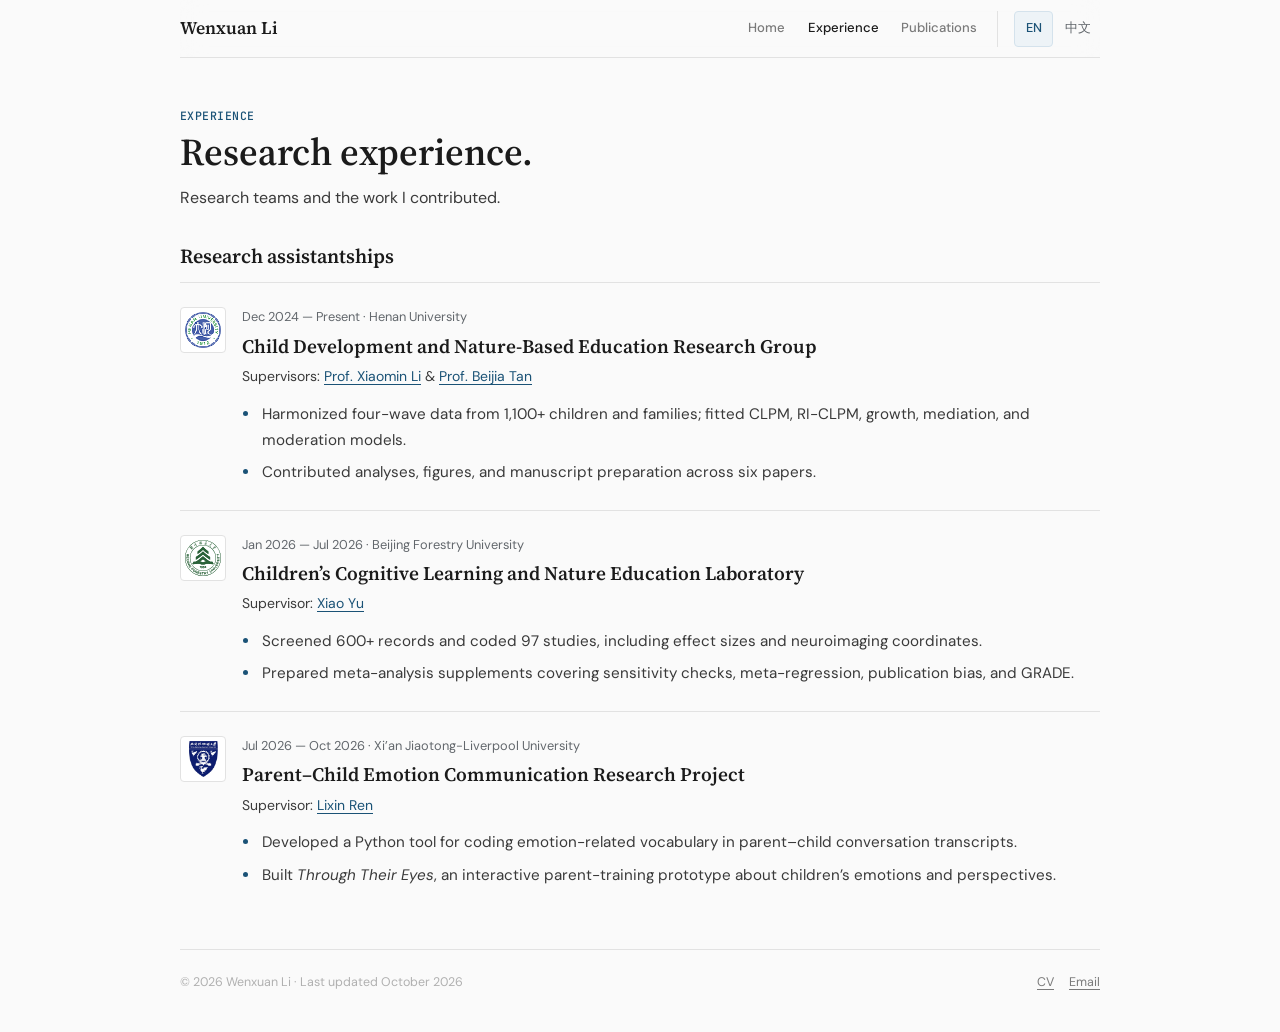
==== commit 5bea20cc: "Add Tao Xingzhi forum award news and professor titles" ====
--- a/experience.html
+++ b/experience.html
@@ -45,7 +45,7 @@
             <div class="experience-content">
               <p class="experience-meta">Dec 2024 — Present · Henan University</p>
               <h3>Child Development and Nature-Based Education Research Group</h3>
-              <p class="experience-supervisors">Supervisors: <a href="https://jykx.henu.edu.cn/info/1080/8782.htm" target="_blank" rel="noopener noreferrer">Xiaomin Li</a> &amp; <a href="https://jykx.henu.edu.cn/info/1080/8790.htm" target="_blank" rel="noopener noreferrer">Beijia Tan</a></p>
+              <p class="experience-supervisors">Supervisors: <a href="https://jykx.henu.edu.cn/info/1080/8782.htm" target="_blank" rel="noopener noreferrer">Prof. Xiaomin Li</a> &amp; <a href="https://jykx.henu.edu.cn/info/1080/8790.htm" target="_blank" rel="noopener noreferrer">Prof. Beijia Tan</a></p>
               <ul class="experience-bullets">
                 <li>Harmonized four-wave data from 1,100+ children and families; fitted CLPM, RI-CLPM, growth, mediation, and moderation models.</li>
                 <li>Contributed analyses, figures, and manuscript preparation across six papers.</li>
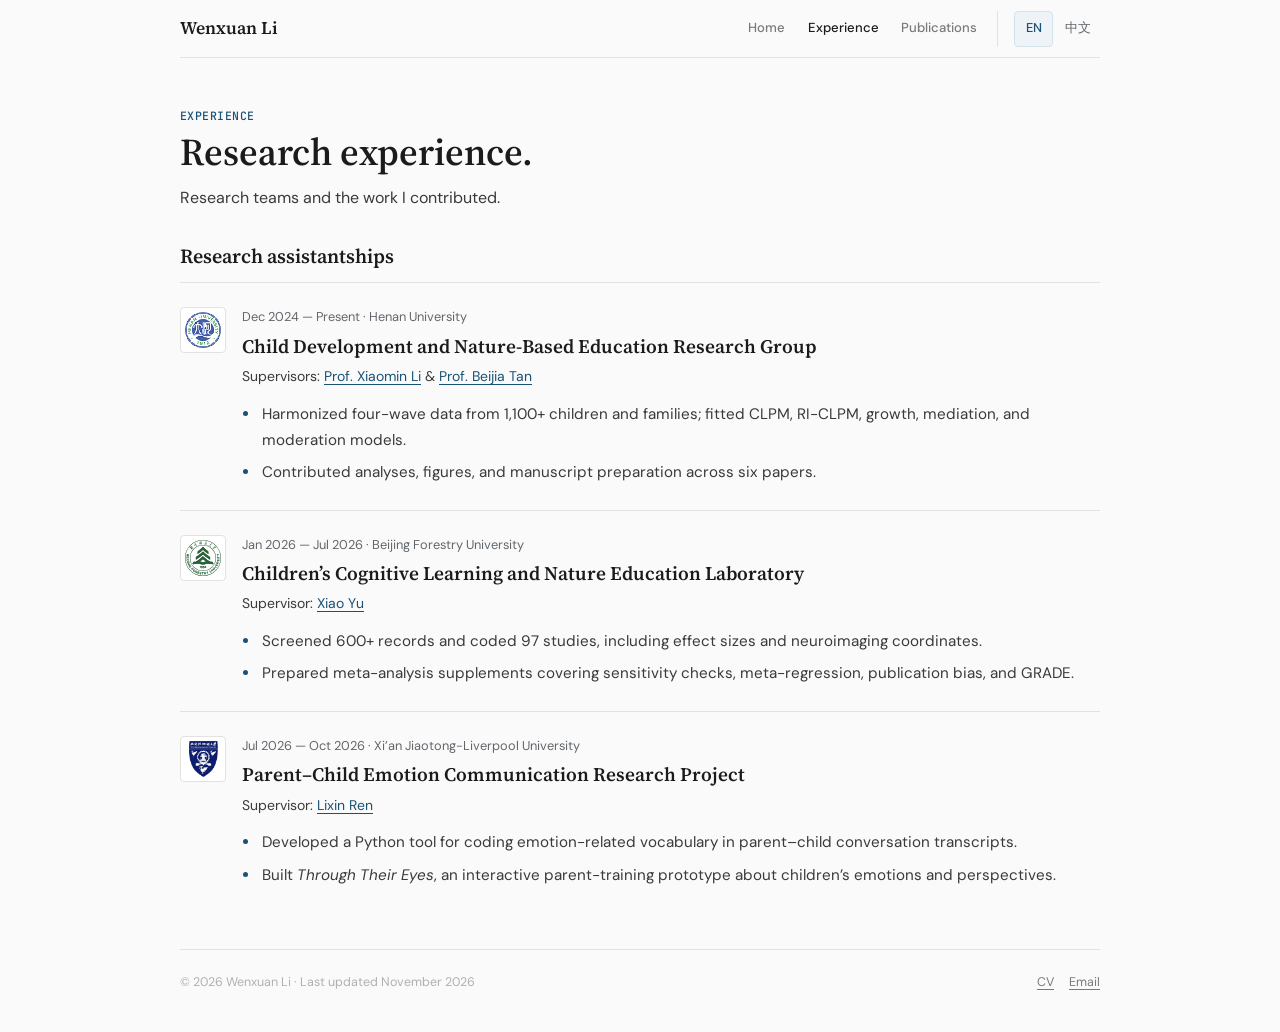
==== commit b639ec45: "Update AERA acceptances, manuscripts, news, and CV" ====
--- a/experience.html
+++ b/experience.html
@@ -83,7 +83,7 @@
       </main>
 
       <footer class="site-footer">
-        <span>© 2026 Wenxuan Li · Last updated October 2026</span>
+        <span>© 2026 Wenxuan Li · Last updated November 2026</span>
         <div class="footer-links"><a href="CV.pdf" target="_blank" rel="noopener noreferrer">CV</a><a href="mailto:lwx201621@henu.edu.cn">Email</a></div>
       </footer>
     </div>
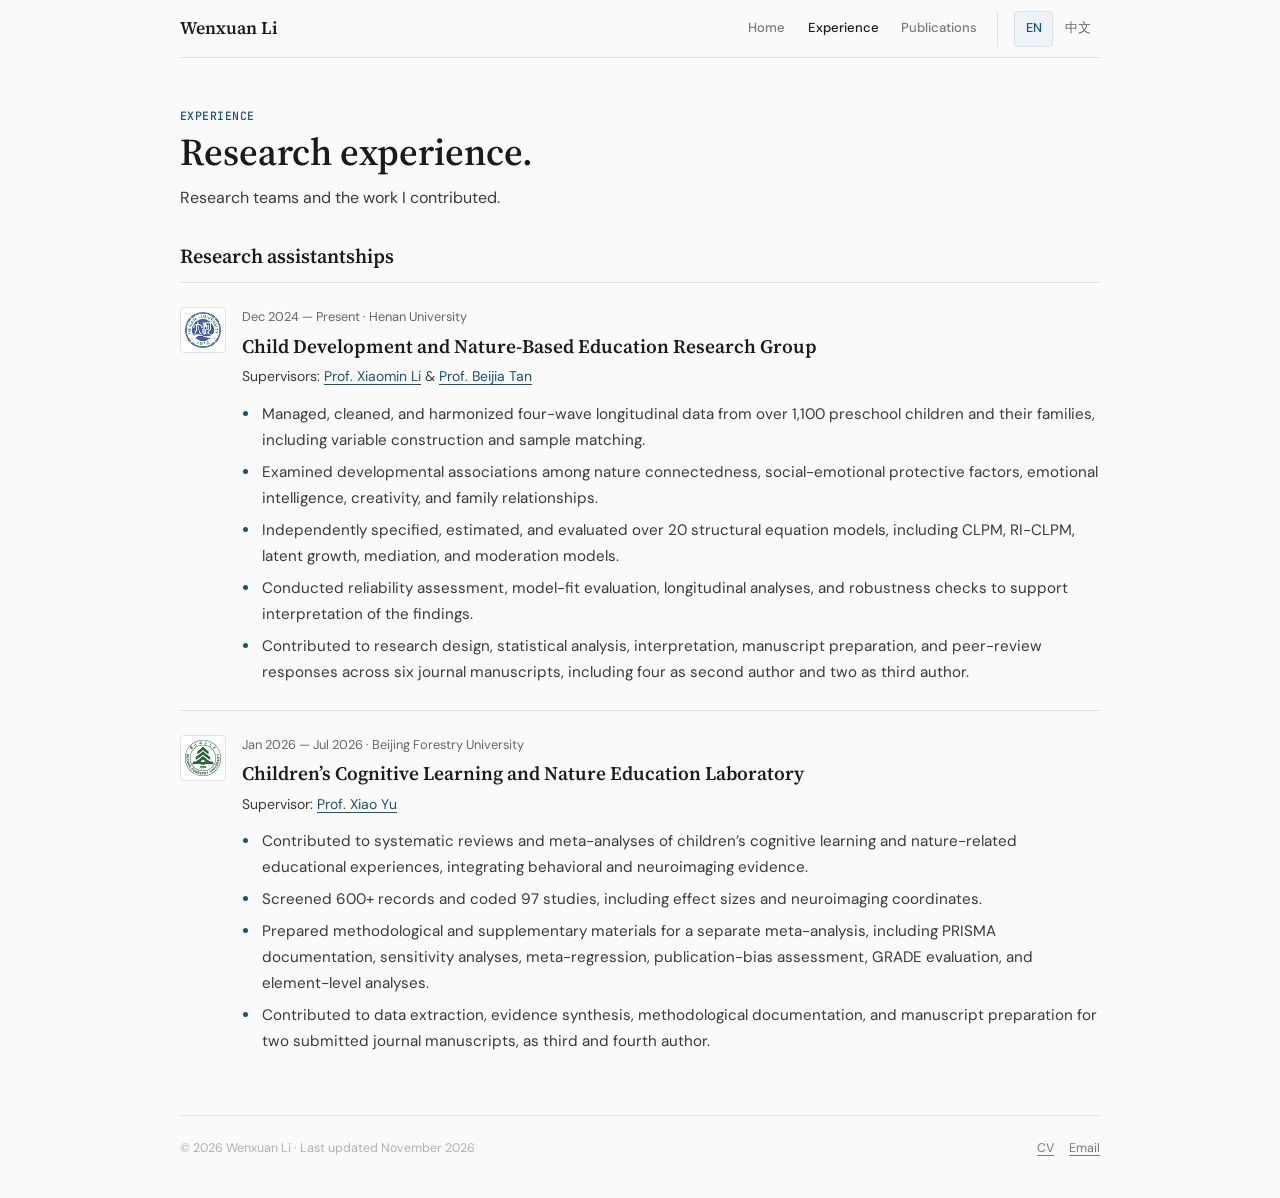
==== commit 9da502e6: "Update research experience, publications, SRCD news, and CV" ====
--- a/experience.html
+++ b/experience.html
@@ -47,8 +47,11 @@
               <h3>Child Development and Nature-Based Education Research Group</h3>
               <p class="experience-supervisors">Supervisors: <a href="https://jykx.henu.edu.cn/info/1080/8782.htm" target="_blank" rel="noopener noreferrer">Prof. Xiaomin Li</a> &amp; <a href="https://jykx.henu.edu.cn/info/1080/8790.htm" target="_blank" rel="noopener noreferrer">Prof. Beijia Tan</a></p>
               <ul class="experience-bullets">
-                <li>Harmonized four-wave data from 1,100+ children and families; fitted CLPM, RI-CLPM, growth, mediation, and moderation models.</li>
-                <li>Contributed analyses, figures, and manuscript preparation across six papers.</li>
+                <li>Managed, cleaned, and harmonized four-wave longitudinal data from over 1,100 preschool children and their families, including variable construction and sample matching.</li>
+                <li>Examined developmental associations among nature connectedness, social-emotional protective factors, emotional intelligence, creativity, and family relationships.</li>
+                <li>Independently specified, estimated, and evaluated over 20 structural equation models, including CLPM, RI-CLPM, latent growth, mediation, and moderation models.</li>
+                <li>Conducted reliability assessment, model-fit evaluation, longitudinal analyses, and robustness checks to support interpretation of the findings.</li>
+                <li>Contributed to research design, statistical analysis, interpretation, manuscript preparation, and peer-review responses across six journal manuscripts, including four as second author and two as third author.</li>
               </ul>
             </div>
           </article>
@@ -58,23 +61,12 @@
             <div class="experience-content">
               <p class="experience-meta">Jan 2026 — Jul 2026 · Beijing Forestry University</p>
               <h3>Children’s Cognitive Learning and Nature Education Laboratory</h3>
-              <p class="experience-supervisors">Supervisor: <a href="https://renwen.bjfu.edu.cn/szdw/xlxx/xlxfjs/401935.html" target="_blank" rel="noopener noreferrer">Xiao Yu</a></p>
+              <p class="experience-supervisors">Supervisor: <a href="https://renwen.bjfu.edu.cn/szdw/xlxx/xlxfjs/401935.html" target="_blank" rel="noopener noreferrer">Prof. Xiao Yu</a></p>
               <ul class="experience-bullets">
+                <li>Contributed to systematic reviews and meta-analyses of children’s cognitive learning and nature-related educational experiences, integrating behavioral and neuroimaging evidence.</li>
                 <li>Screened 600+ records and coded 97 studies, including effect sizes and neuroimaging coordinates.</li>
-                <li>Prepared meta-analysis supplements covering sensitivity checks, meta-regression, publication bias, and GRADE.</li>
-              </ul>
-            </div>
-          </article>
-
-          <article class="experience-entry experience-role">
-            <div class="experience-logo"><img src="assets/logos/xjtlu.png" alt="Xi’an Jiaotong-Liverpool University logo" loading="lazy"></div>
-            <div class="experience-content">
-              <p class="experience-meta">Jul 2026 — Oct 2026 · Xi’an Jiaotong-Liverpool University</p>
-              <h3>Parent–Child Emotion Communication Research Project</h3>
-              <p class="experience-supervisors">Supervisor: <a href="https://scholar.xjtlu.edu.cn/en/persons/0111094b-3779-4807-b302-c36f9e83e052" target="_blank" rel="noopener noreferrer">Lixin Ren</a></p>
-              <ul class="experience-bullets">
-                <li>Developed a Python tool for coding emotion-related vocabulary in parent–child conversation transcripts.</li>
-                <li>Built <em>Through Their Eyes</em>, an interactive parent-training prototype about children’s emotions and perspectives.</li>
+                <li>Prepared methodological and supplementary materials for a separate meta-analysis, including PRISMA documentation, sensitivity analyses, meta-regression, publication-bias assessment, GRADE evaluation, and element-level analyses.</li>
+                <li>Contributed to data extraction, evidence synthesis, methodological documentation, and manuscript preparation for two submitted journal manuscripts, as third and fourth author.</li>
               </ul>
             </div>
           </article>
--- a/styles.css
+++ b/styles.css
@@ -1803,10 +1803,11 @@
 }
 
 body.refined-page .hero-portrait img {
-  width: 170px;
-  height: 170px;
+  width: 216px;
+  height: 216px;
   border-radius: 50%;
   object-fit: cover;
+  object-position: 32% center;
   border: 0;
   filter: none;
   box-shadow: 0 4px 24px rgba(0, 0, 0, 0.06);
@@ -2291,8 +2292,8 @@
   }
 
   body.refined-page .hero-portrait img {
-    width: 118px;
-    height: 118px;
+    width: 156px;
+    height: 156px;
   }
 
   body.refined-page .stat-strip {
@@ -2354,6 +2355,26 @@
   font-size: 0.95rem;
   font-weight: 500;
   color: var(--ink);
+}
+
+body.refined-page .exp-summary {
+  margin: 0.4rem 0 0;
+  color: var(--body);
+  font-size: 0.9rem;
+  line-height: 1.65;
+}
+
+body.refined-page .glance-status {
+  color: inherit;
+  white-space: nowrap;
+  text-decoration: underline;
+  text-decoration-color: var(--line);
+  text-underline-offset: 0.18em;
+}
+
+body.refined-page .glance-status:hover {
+  color: var(--accent);
+  text-decoration-color: currentColor;
 }
 
 body.refined-page .home-exp .section-heading {
@@ -2904,7 +2925,7 @@
   }
 }
 
-/* Equal-height desktop columns, with the research focus below the portrait. */
+/* Equal-height desktop columns, with contact links below the portrait. */
 body.refined-page .hero-meta {
   flex-direction: row;
   flex-wrap: wrap;
@@ -2928,7 +2949,7 @@
   flex-direction: column;
   align-items: flex-start;
   flex: none;
-  width: 178px;
+  width: 224px;
 }
 
 body.refined-page .hero-portrait > .eyebrow {
